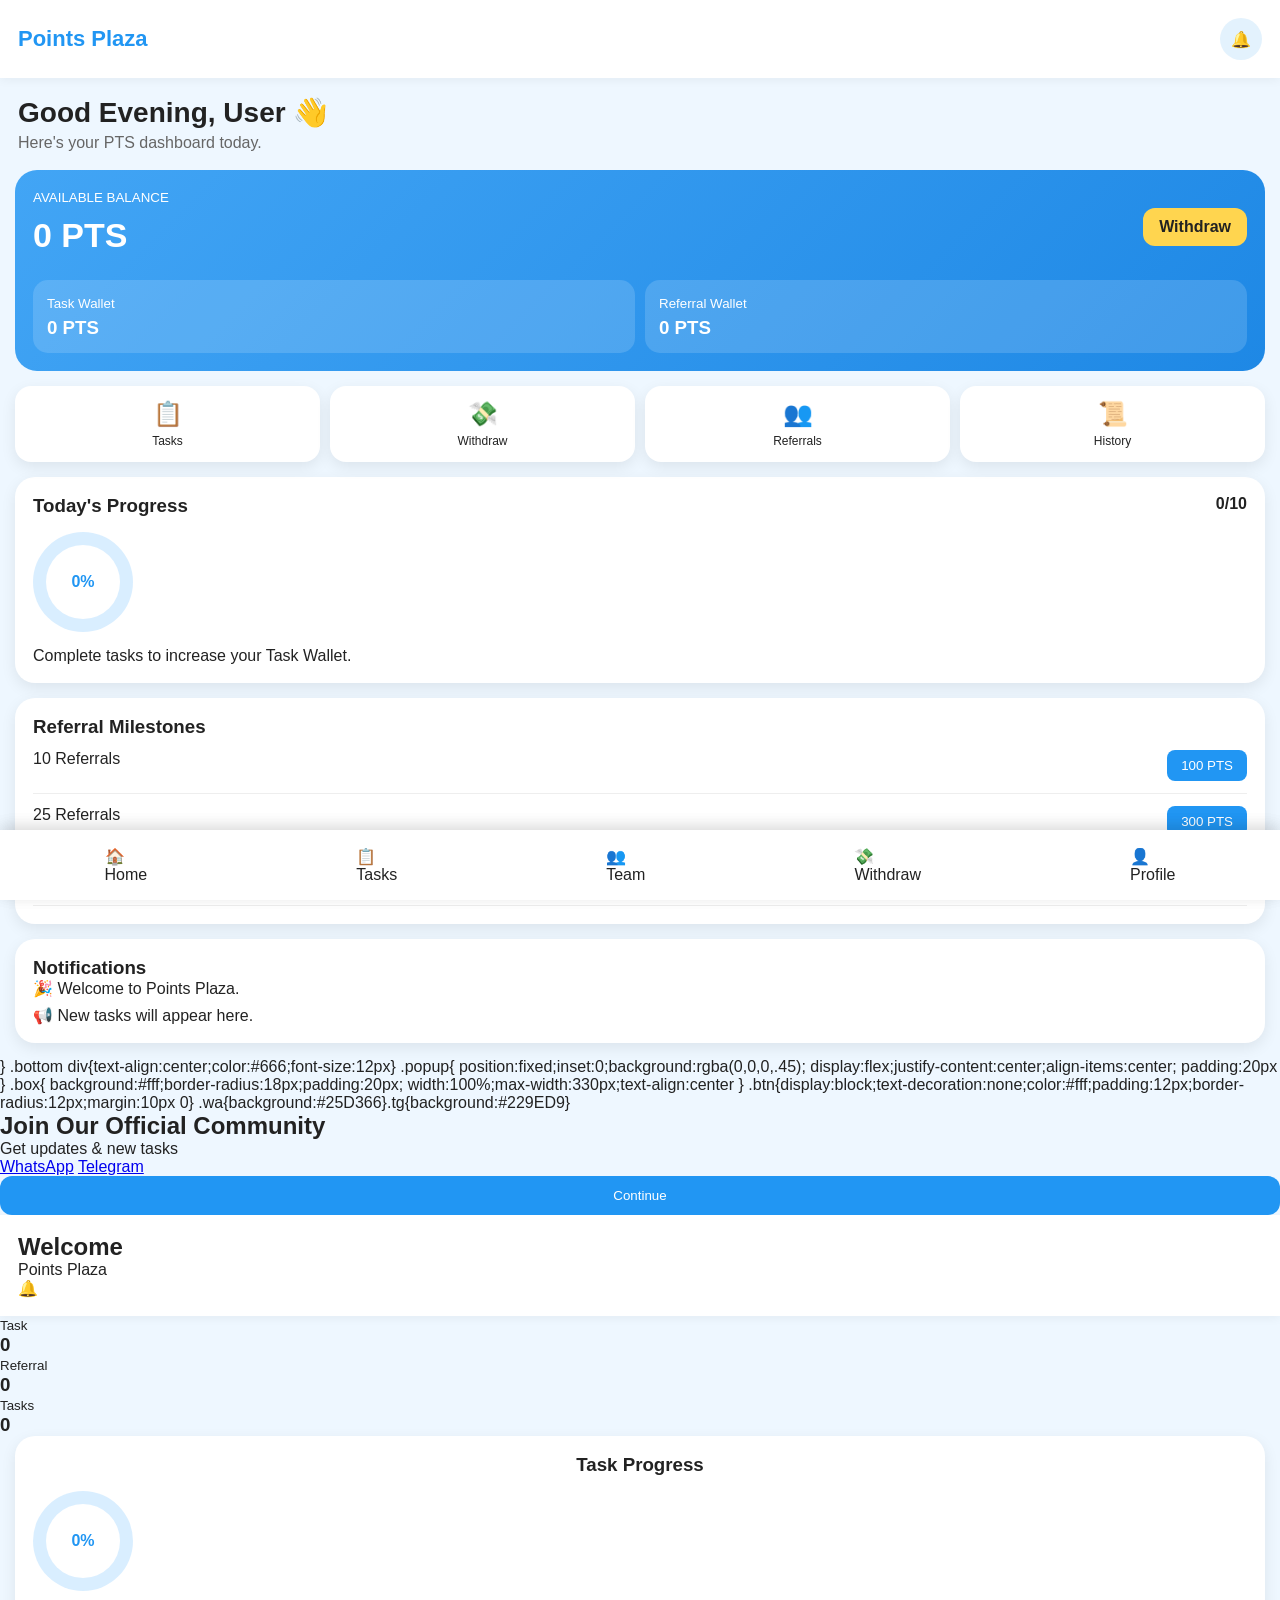
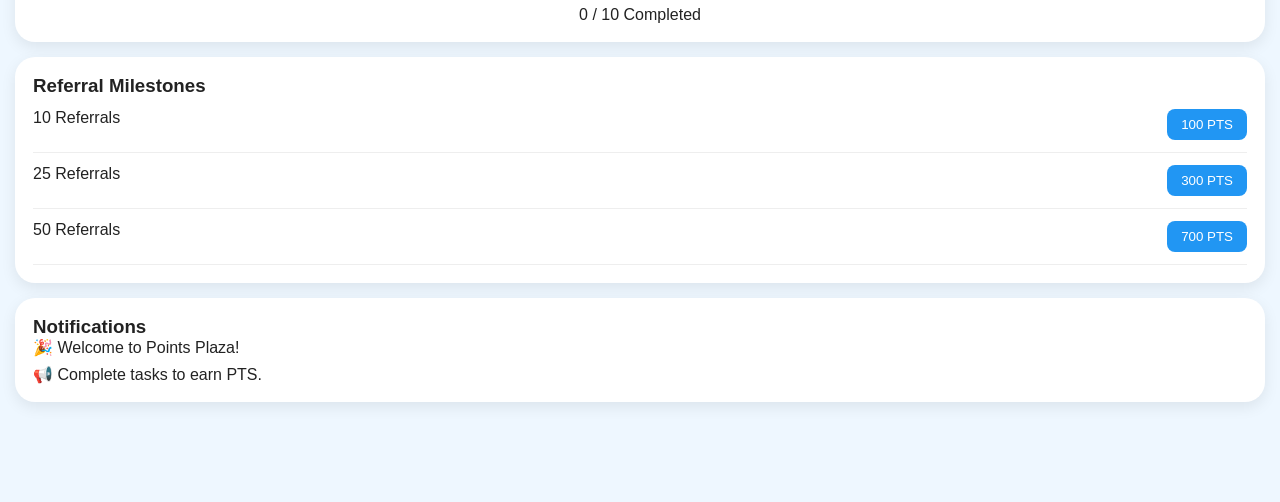
==== dashboard.html @ 8f89c742 "Update dashboard.html" ====
<!DOCTYPE html>
<html>
<head>
<meta charset="UTF-8">
<meta name="viewport" content="width=device-width,initial-scale=1.0">
<title>Points Plaza</title>
<style>
*{margin:0;padding:0;box-sizing:border-box;font-family:Arial}
body{background:#EEF7FF;padding-bottom:85px;color:#222}
.header{background:#fff;padding:18px;display:flex;justify-content:space-between;align-items:center;box-shadow:0 2px 10px rgba(0,0,0,.05)}
.logo{color:#2196F3;font-size:22px;font-weight:bold}
.bell{width:42px;height:42px;border-radius:50%;background:#E3F2FD;display:flex;align-items:center;justify-content:center}
.hero{padding:18px}
.hero h2{font-size:28px}
.hero p{color:#666;margin-top:5px}
.wallet{margin:0 15px;background:linear-gradient(135deg,#42A5F5,#1E88E5);border-radius:22px;color:#fff;padding:18px}
.wallet .top{display:flex;justify-content:space-between;align-items:center}
.withdraw{background:#FFD54F;color:#222;padding:10px 16px;border-radius:12px;font-weight:bold}
.amount{font-size:34px;font-weight:bold;margin:10px 0}
.row{display:grid;grid-template-columns:1fr 1fr;gap:10px;margin-top:15px}
.small{background:rgba(255,255,255,.15);padding:14px;border-radius:15px}
.small h3{margin-top:5px}
.stats{display:grid;grid-template-columns:repeat(4,1fr);gap:10px;padding:15px}
.stat{background:#fff;border-radius:16px;padding:14px;text-align:center;box-shadow:0 5px 15px rgba(0,0,0,.08)}
.stat div{font-size:24px}
.stat p{font-size:12px;margin-top:6px}
.card{background:#fff;margin:0 15px 15px;border-radius:20px;padding:18px;box-shadow:0 5px 15px rgba(0,0,0,.08)}
.head{display:flex;justify-content:space-between}
.circle{width:100px;height:100px;border-radius:50%;background:conic-gradient(#2196F3 0%,#D9EEFF 0%);display:flex;align-items:center;justify-content:center;margin:15px 0}
.inner{width:74px;height:74px;border-radius:50%;background:#fff;display:flex;align-items:center;justify-content:center;font-weight:bold;color:#2196F3}
.mile{display:flex;justify-content:space-between;padding:12px 0;border-bottom:1px solid #eee}
.mile button{background:#2196F3;color:#fff;border:none;padding:8px 14px;border-radius:8px}
.bottom{position:fixed;bottom:0;left:0;right:0;height:70px;background:#fff;display:flex;justify-content:space-around;align-items:center;box-shadow:0 -4px 15px rgba(0,0,0,.08)}
.nav{text-align:center;font-size:11px;color:#666}
.nav div{font-size:22px;margin-bottom:3px}
</style>
</head>
<body>

<div class="header">
  <div class="logo">Points Plaza</div>
  <div class="bell">🔔</div>
</div>

<div class="hero">
  <h2>Good Evening, <span id="user">User</span> 👋</h2>
  <p>Here's your PTS dashboard today.</p>
</div>

<div class="wallet">
  <div class="top">
    <div>
      <small>AVAILABLE BALANCE</small>
      <div class="amount" id="main">0 PTS</div>
    </div>
    <div class="withdraw">Withdraw</div>
  </div>

  <div class="row">
    <div class="small">
      <small>Task Wallet</small>
      <h3 id="task">0 PTS</h3>
    </div>
    <div class="small">
      <small>Referral Wallet</small>
      <h3 id="ref">0 PTS</h3>
    </div>
  </div>
</div>

<div class="stats">
  <div class="stat"><div>📋</div><p>Tasks</p></div>
  <div class="stat"><div>💸</div><p>Withdraw</p></div>
  <div class="stat"><div>👥</div><p>Referrals</p></div>
  <div class="stat"><div>📜</div><p>History</p></div>
</div>

<div class="card">
  <div class="head">
    <h3>Today's Progress</h3>
    <b id="count">0/10</b>
  </div>

  <div class="circle" id="ring">
    <div class="inner"><span id="percent">0%</span></div>
  </div>

  <p>Complete tasks to increase your Task Wallet.</p>
</div>

<div class="card">
  <h3>Referral Milestones</h3>

  <div class="mile">
    <span>10 Referrals</span>
    <button disabled>100 PTS</button>
  </div>

  <div class="mile">
    <span>25 Referrals</span>
    <button disabled>300 PTS</button>
  </div>

  <div class="mile">
    <span>50 Referrals</span>
    <button disabled>700 PTS</button>
  </div>
</div>

<div class="card">
  <h3>Notifications</h3>
  <p>🎉 Welcome to Points Plaza.</p>
  <p style="margin-top:8px">📢 New tasks will appear here.</p>
</div>

<div class="bottom">
  <div class="nav"><div>🏠</div>Home</div>
  <div class="nav"><div>📋</div>Tasks</div>
  <div class="nav"><div>⚡</div>Earn</div>
  <div class="nav"><div>👥</div>Referrals</div>
  <div class="nav"><div>👤</div>Profile</div>
</div>

<script>
const u=JSON.parse(localStorage.getItem("currentUser"))||{
fullname:"User",taskBalance:0,referralBalance:0,completedTasks:0
};

user.innerText=u.fullname;
task.innerText=u.taskBalance+" PTS";
ref.innerText=u.referralBalance+" PTS";

const total=u.taskBalance+u.referralBalance;
main.innerText=total+" PTS";

const totalTasks=10;
const done=u.completedTasks||0;
const pct=Math.round((done/totalTasks)*100);

count.innerText=done+"/"+totalTasks;
percent.innerText=pct+"%";
ring.style.background=`conic-gradient(#2196F3 ${pct}%,#D9EEFF ${pct}%)`;
</script>

</body>
</html>}
.bottom div{text-align:center;color:#666;font-size:12px}
.popup{
position:fixed;inset:0;background:rgba(0,0,0,.45);
display:flex;justify-content:center;align-items:center;
padding:20px
}
.box{
background:#fff;border-radius:18px;padding:20px;
width:100%;max-width:330px;text-align:center
}
.btn{display:block;text-decoration:none;color:#fff;padding:12px;border-radius:12px;margin:10px 0}
.wa{background:#25D366}.tg{background:#229ED9}
</style>
</head>
<body>

<div class="popup" id="popup">
<div class="box">
<h2>Join Our Official Community</h2>
<p>Get updates & new tasks</p>
<a class="btn wa" href="#">WhatsApp</a>
<a class="btn tg" href="#">Telegram</a>
<button onclick="popup.style.display='none'" style="width:100%;padding:12px;border:none;background:#2196F3;color:#fff;border-radius:12px">Continue</button>
</div>
</div>

<div class="header">
<div class="top">
<div>
<h2 id="name">Welcome</h2>
<p>Points Plaza</p>
</div>
<div class="noti">🔔</div>
</div>
</div>

<div class="grid">
<div class="item"><small>Task</small><h3 id="task">0</h3></div>
<div class="item"><small>Referral</small><h3 id="ref">0</h3></div>
<div class="item"><small>Tasks</small><h3 id="done">0</h3></div>
</div>

<div class="card">
<h3 style="text-align:center;margin-bottom:15px">Task Progress</h3>

<div class="circle" id="circle">
<div class="inner"><span id="per">0%</span></div>
</div>

<p style="text-align:center;margin-top:12px">
<span id="completed">0</span> / <span id="total">10</span> Completed
</p>
</div>

<div class="card">
<h3>Referral Milestones</h3>

<div class="mile">
<span>10 Referrals</span>
<button disabled>100 PTS</button>
</div>

<div class="mile">
<span>25 Referrals</span>
<button disabled>300 PTS</button>
</div>

<div class="mile">
<span>50 Referrals</span>
<button disabled>700 PTS</button>
</div>
</div>

<div class="card">
<h3>Notifications</h3>
<p>🎉 Welcome to Points Plaza!</p>
<p style="margin-top:8px">📢 Complete tasks to earn PTS.</p>
</div>

<div class="bottom">
<div>🏠<br>Home</div>
<div>📋<br>Tasks</div>
<div>👥<br>Team</div>
<div>💸<br>Withdraw</div>
<div>👤<br>Profile</div>
</div>

<script>
let u=JSON.parse(localStorage.getItem("currentUser"));
if(u){
name.innerHTML="Hi, "+u.fullname;
task.innerHTML=u.taskBalance+" PTS";
ref.innerHTML=u.referralBalance+" PTS";
done.innerHTML=u.completedTasks||0;
completed.innerHTML=u.completedTasks||0;

let totalTasks=10;
let percent=Math.round(((u.completedTasks||0)/totalTasks)*100);
per.innerHTML=percent+"%";
circle.style.background=`conic-gradient(#2196F3 ${percent}%,#D9EEFF ${percent}%)`;
}
</script>

</body>
</html>
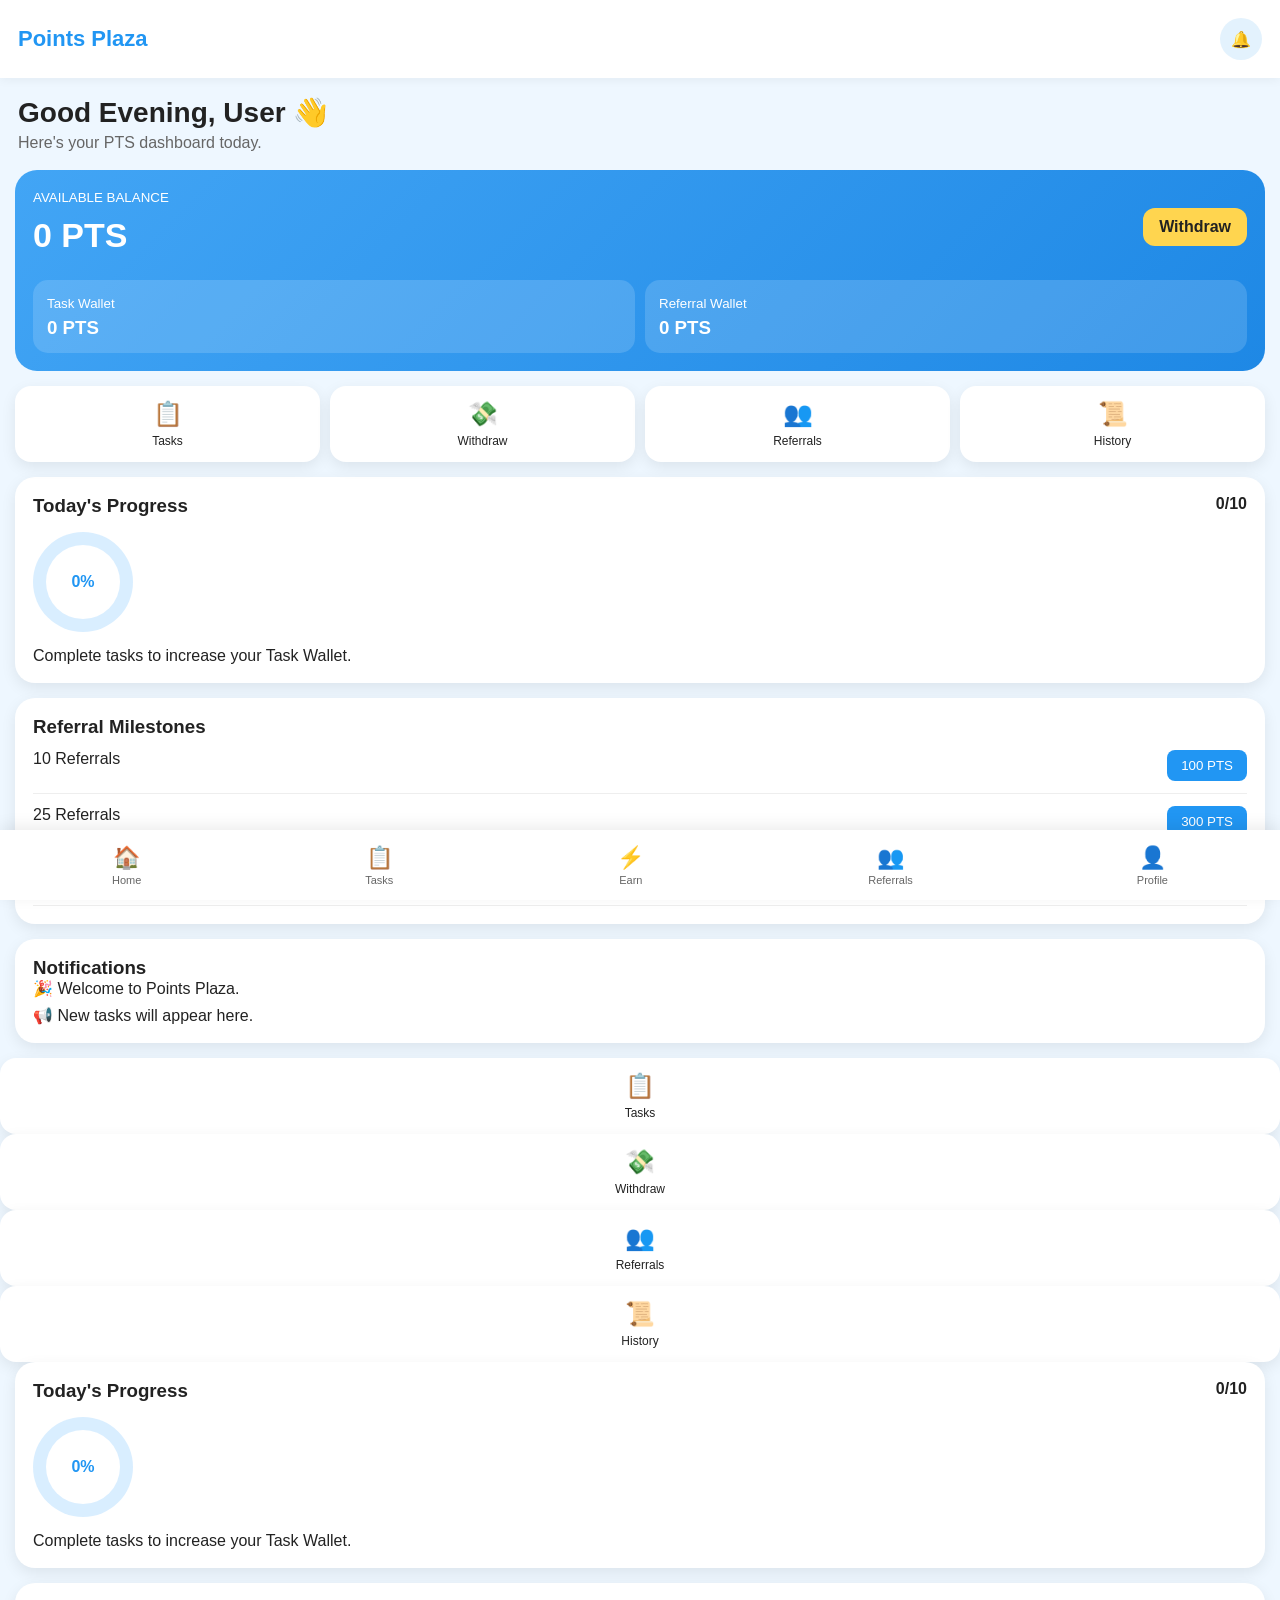
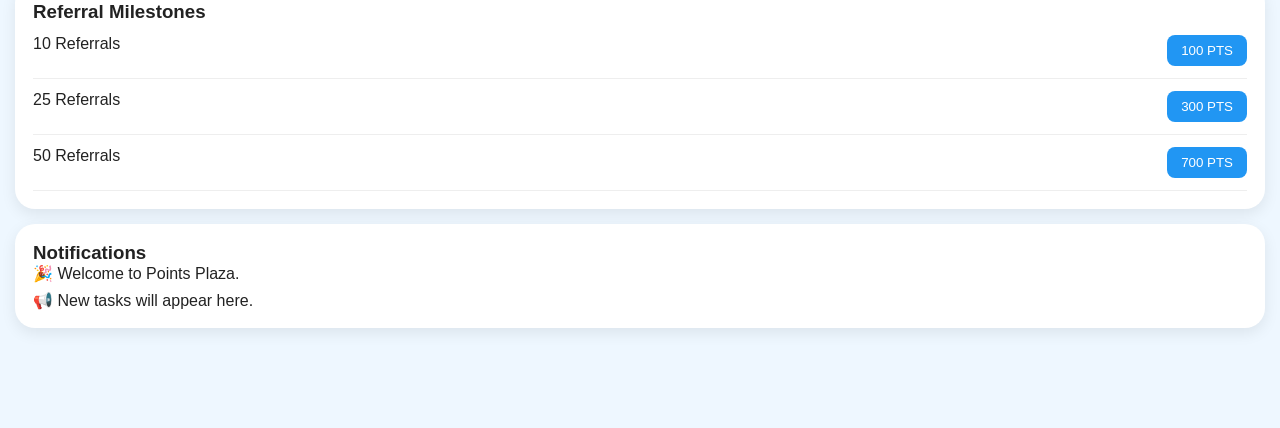
==== commit 632e390e: "Update dashboard.html" ====
--- a/dashboard.html
+++ b/dashboard.html
@@ -143,109 +143,47 @@
 </script>
 
 </body>
-</html>}
-.bottom div{text-align:center;color:#666;font-size:12px}
-.popup{
-position:fixed;inset:0;background:rgba(0,0,0,.45);
-display:flex;justify-content:center;align-items:center;
-padding:20px
-}
-.box{
-background:#fff;border-radius:18px;padding:20px;
-width:100%;max-width:330px;text-align:center
-}
-.btn{display:block;text-decoration:none;color:#fff;padding:12px;border-radius:12px;margin:10px 0}
-.wa{background:#25D366}.tg{background:#229ED9}
-</style>
-</head>
-<body>
-
-<div class="popup" id="popup">
-<div class="box">
-<h2>Join Our Official Community</h2>
-<p>Get updates & new tasks</p>
-<a class="btn wa" href="#">WhatsApp</a>
-<a class="btn tg" href="#">Telegram</a>
-<button onclick="popup.style.display='none'" style="width:100%;padding:12px;border:none;background:#2196F3;color:#fff;border-radius:12px">Continue</button>
-</div>
-</div>
-
-<div class="header">
-<div class="top">
-<div>
-<h2 id="name">Welcome</h2>
-<p>Points Plaza</p>
-</div>
-<div class="noti">🔔</div>
-</div>
-</div>
-
-<div class="grid">
-<div class="item"><small>Task</small><h3 id="task">0</h3></div>
-<div class="item"><small>Referral</small><h3 id="ref">0</h3></div>
-<div class="item"><small>Tasks</small><h3 id="done">0</h3></div>
+</html>  <div class="stat"><div>📋</div><p>Tasks</p></div>
+  <div class="stat"><div>💸</div><p>Withdraw</p></div>
+  <div class="stat"><div>👥</div><p>Referrals</p></div>
+  <div class="stat"><div>📜</div><p>History</p></div>
 </div>
 
 <div class="card">
-<h3 style="text-align:center;margin-bottom:15px">Task Progress</h3>
+  <div class="head">
+    <h3>Today's Progress</h3>
+    <b id="count">0/10</b>
+  </div>
 
-<div class="circle" id="circle">
-<div class="inner"><span id="per">0%</span></div>
-</div>
+  <div class="circle" id="ring">
+    <div class="inner"><span id="percent">0%</span></div>
+  </div>
 
-<p style="text-align:center;margin-top:12px">
-<span id="completed">0</span> / <span id="total">10</span> Completed
-</p>
+  <p>Complete tasks to increase your Task Wallet.</p>
 </div>
 
 <div class="card">
-<h3>Referral Milestones</h3>
+  <h3>Referral Milestones</h3>
 
-<div class="mile">
-<span>10 Referrals</span>
-<button disabled>100 PTS</button>
-</div>
+  <div class="mile">
+    <span>10 Referrals</span>
+    <button disabled>100 PTS</button>
+  </div>
 
-<div class="mile">
-<span>25 Referrals</span>
-<button disabled>300 PTS</button>
-</div>
+  <div class="mile">
+    <span>25 Referrals</span>
+    <button disabled>300 PTS</button>
+  </div>
 
-<div class="mile">
-<span>50 Referrals</span>
-<button disabled>700 PTS</button>
-</div>
+  <div class="mile">
+    <span>50 Referrals</span>
+    <button disabled>700 PTS</button>
+  </div>
 </div>
 
 <div class="card">
-<h3>Notifications</h3>
-<p>🎉 Welcome to Points Plaza!</p>
-<p style="margin-top:8px">📢 Complete tasks to earn PTS.</p>
+  <h3>Notifications</h3>
+  <p>🎉 Welcome to Points Plaza.</p>
+  <p style="margin-top:8px">📢 New tasks will appear here.</p>
 </div>
-
-<div class="bottom">
-<div>🏠<br>Home</div>
-<div>📋<br>Tasks</div>
-<div>👥<br>Team</div>
-<div>💸<br>Withdraw</div>
-<div>👤<br>Profile</div>
-</div>
-
-<script>
-let u=JSON.parse(localStorage.getItem("currentUser"));
-if(u){
-name.innerHTML="Hi, "+u.fullname;
-task.innerHTML=u.taskBalance+" PTS";
-ref.innerHTML=u.referralBalance+" PTS";
-done.innerHTML=u.completedTasks||0;
-completed.innerHTML=u.completedTasks||0;
-
-let totalTasks=10;
-let percent=Math.round(((u.completedTasks||0)/totalTasks)*100);
-per.innerHTML=percent+"%";
-circle.style.background=`conic-gradient(#2196F3 ${percent}%,#D9EEFF ${percent}%)`;
-}
-</script>
-
-</body>
 </html>
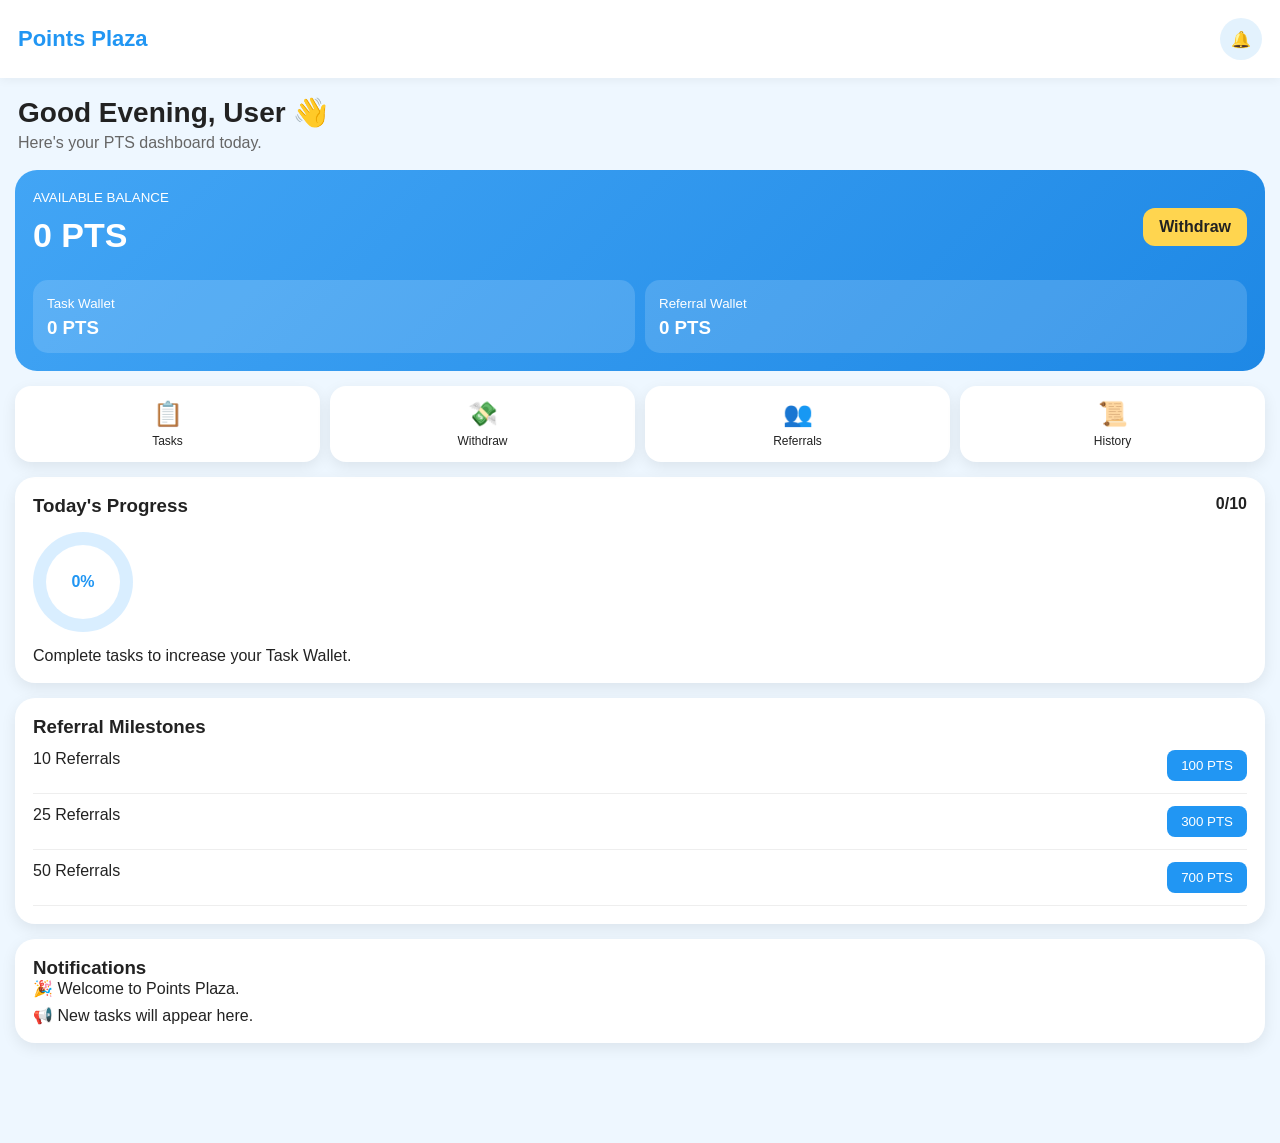
==== commit 86e88247: "Update dashboard.html" ====
--- a/dashboard.html
+++ b/dashboard.html
@@ -112,78 +112,4 @@
   <p>🎉 Welcome to Points Plaza.</p>
   <p style="margin-top:8px">📢 New tasks will appear here.</p>
 </div>
-
-<div class="bottom">
-  <div class="nav"><div>🏠</div>Home</div>
-  <div class="nav"><div>📋</div>Tasks</div>
-  <div class="nav"><div>⚡</div>Earn</div>
-  <div class="nav"><div>👥</div>Referrals</div>
-  <div class="nav"><div>👤</div>Profile</div>
-</div>
-
-<script>
-const u=JSON.parse(localStorage.getItem("currentUser"))||{
-fullname:"User",taskBalance:0,referralBalance:0,completedTasks:0
-};
-
-user.innerText=u.fullname;
-task.innerText=u.taskBalance+" PTS";
-ref.innerText=u.referralBalance+" PTS";
-
-const total=u.taskBalance+u.referralBalance;
-main.innerText=total+" PTS";
-
-const totalTasks=10;
-const done=u.completedTasks||0;
-const pct=Math.round((done/totalTasks)*100);
-
-count.innerText=done+"/"+totalTasks;
-percent.innerText=pct+"%";
-ring.style.background=`conic-gradient(#2196F3 ${pct}%,#D9EEFF ${pct}%)`;
-</script>
-
-</body>
-</html>  <div class="stat"><div>📋</div><p>Tasks</p></div>
-  <div class="stat"><div>💸</div><p>Withdraw</p></div>
-  <div class="stat"><div>👥</div><p>Referrals</p></div>
-  <div class="stat"><div>📜</div><p>History</p></div>
-</div>
-
-<div class="card">
-  <div class="head">
-    <h3>Today's Progress</h3>
-    <b id="count">0/10</b>
-  </div>
-
-  <div class="circle" id="ring">
-    <div class="inner"><span id="percent">0%</span></div>
-  </div>
-
-  <p>Complete tasks to increase your Task Wallet.</p>
-</div>
-
-<div class="card">
-  <h3>Referral Milestones</h3>
-
-  <div class="mile">
-    <span>10 Referrals</span>
-    <button disabled>100 PTS</button>
-  </div>
-
-  <div class="mile">
-    <span>25 Referrals</span>
-    <button disabled>300 PTS</button>
-  </div>
-
-  <div class="mile">
-    <span>50 Referrals</span>
-    <button disabled>700 PTS</button>
-  </div>
-</div>
-
-<div class="card">
-  <h3>Notifications</h3>
-  <p>🎉 Welcome to Points Plaza.</p>
-  <p style="margin-top:8px">📢 New tasks will appear here.</p>
-</div>
 </html>
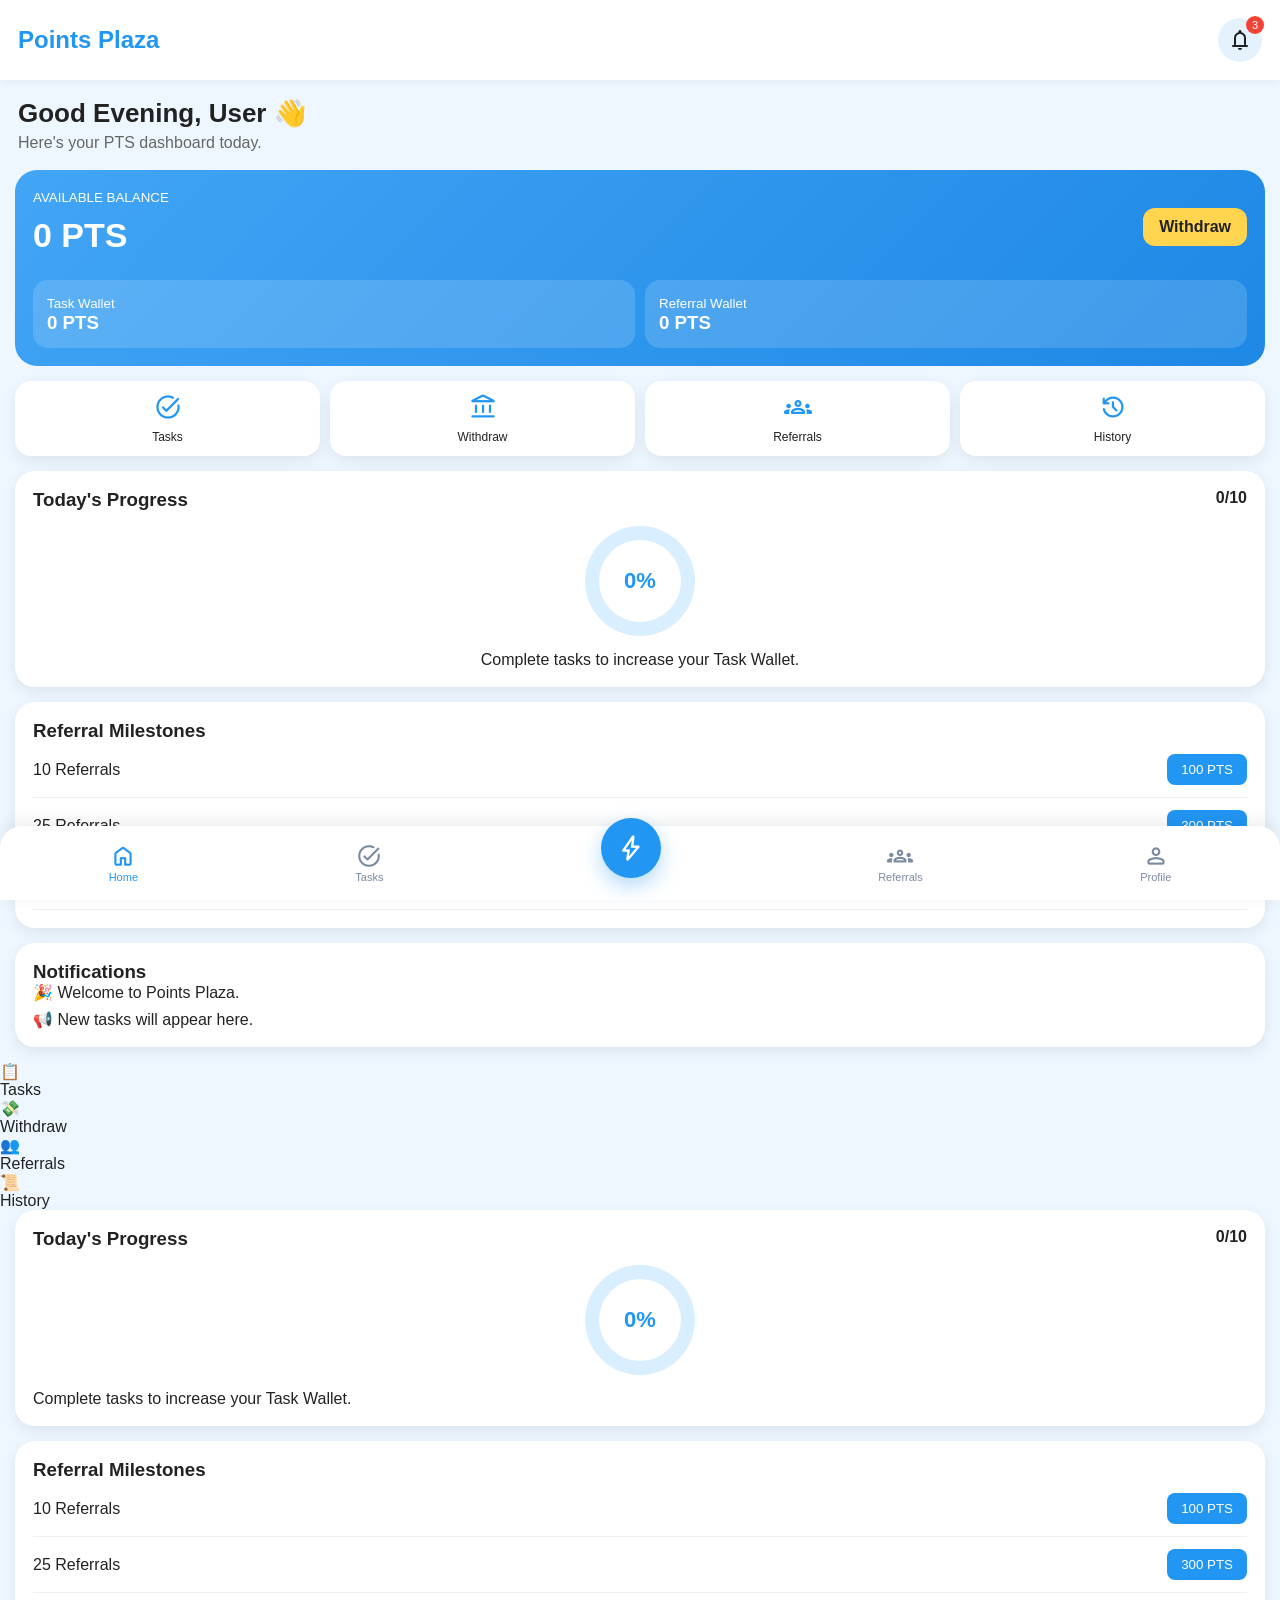
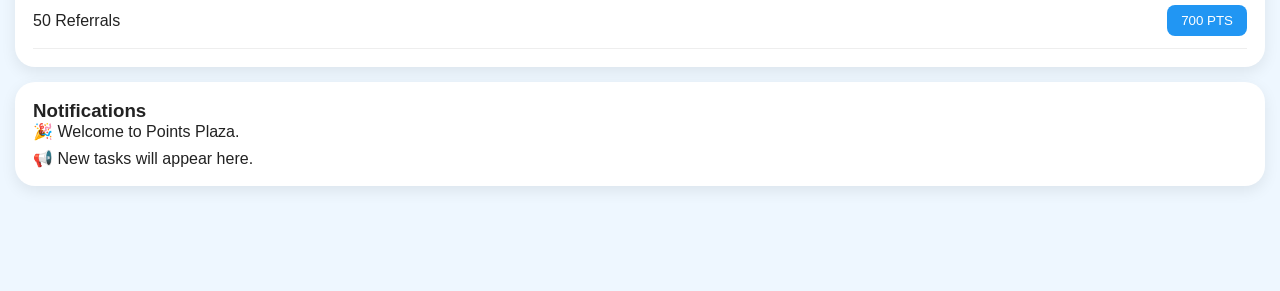
==== commit 88aa813c: "Update dashboard.html" ====
--- a/dashboard.html
+++ b/dashboard.html
@@ -4,67 +4,158 @@
 <meta charset="UTF-8">
 <meta name="viewport" content="width=device-width,initial-scale=1.0">
 <title>Points Plaza</title>
+
+<link href="https://fonts.googleapis.com/css2?family=Material+Symbols+Rounded" rel="stylesheet">
+
 <style>
 *{margin:0;padding:0;box-sizing:border-box;font-family:Arial}
-body{background:#EEF7FF;padding-bottom:85px;color:#222}
+body{background:#EEF7FF;padding-bottom:90px;color:#222}
 .header{background:#fff;padding:18px;display:flex;justify-content:space-between;align-items:center;box-shadow:0 2px 10px rgba(0,0,0,.05)}
-.logo{color:#2196F3;font-size:22px;font-weight:bold}
-.bell{width:42px;height:42px;border-radius:50%;background:#E3F2FD;display:flex;align-items:center;justify-content:center}
+.logo{font-size:24px;font-weight:bold;color:#2196F3}
+.bell{position:relative;width:44px;height:44px;border-radius:50%;background:#E3F2FD;display:flex;align-items:center;justify-content:center}
+.badge{position:absolute;top:-2px;right:-2px;background:#F44336;color:#fff;width:18px;height:18px;border-radius:50%;font-size:11px;display:flex;align-items:center;justify-content:center}
 .hero{padding:18px}
-.hero h2{font-size:28px}
+.hero h2{font-size:26px}
 .hero p{color:#666;margin-top:5px}
 .wallet{margin:0 15px;background:linear-gradient(135deg,#42A5F5,#1E88E5);border-radius:22px;color:#fff;padding:18px}
-.wallet .top{display:flex;justify-content:space-between;align-items:center}
+.walletTop{display:flex;justify-content:space-between;align-items:center}
 .withdraw{background:#FFD54F;color:#222;padding:10px 16px;border-radius:12px;font-weight:bold}
 .amount{font-size:34px;font-weight:bold;margin:10px 0}
 .row{display:grid;grid-template-columns:1fr 1fr;gap:10px;margin-top:15px}
 .small{background:rgba(255,255,255,.15);padding:14px;border-radius:15px}
-.small h3{margin-top:5px}
-.stats{display:grid;grid-template-columns:repeat(4,1fr);gap:10px;padding:15px}
-.stat{background:#fff;border-radius:16px;padding:14px;text-align:center;box-shadow:0 5px 15px rgba(0,0,0,.08)}
-.stat div{font-size:24px}
-.stat p{font-size:12px;margin-top:6px}
+.quick{display:grid;grid-template-columns:repeat(4,1fr);gap:10px;padding:15px}
+.q{background:#fff;border-radius:16px;padding:12px;text-align:center;box-shadow:0 5px 15px rgba(0,0,0,.08)}
+.q span{font-size:28px;color:#2196F3}
+.q p{font-size:12px;margin-top:5px}
 .card{background:#fff;margin:0 15px 15px;border-radius:20px;padding:18px;box-shadow:0 5px 15px rgba(0,0,0,.08)}
 .head{display:flex;justify-content:space-between}
-.circle{width:100px;height:100px;border-radius:50%;background:conic-gradient(#2196F3 0%,#D9EEFF 0%);display:flex;align-items:center;justify-content:center;margin:15px 0}
-.inner{width:74px;height:74px;border-radius:50%;background:#fff;display:flex;align-items:center;justify-content:center;font-weight:bold;color:#2196F3}
-.mile{display:flex;justify-content:space-between;padding:12px 0;border-bottom:1px solid #eee}
+.circle{width:110px;height:110px;border-radius:50%;background:conic-gradient(#2196F3 0%,#D9EEFF 0%);display:flex;align-items:center;justify-content:center;margin:15px auto}
+.inner{width:82px;height:82px;border-radius:50%;background:#fff;display:flex;align-items:center;justify-content:center;font-size:22px;font-weight:bold;color:#2196F3}
+.mile{display:flex;justify-content:space-between;align-items:center;padding:12px 0;border-bottom:1px solid #eee}
 .mile button{background:#2196F3;color:#fff;border:none;padding:8px 14px;border-radius:8px}
-.bottom{position:fixed;bottom:0;left:0;right:0;height:70px;background:#fff;display:flex;justify-content:space-around;align-items:center;box-shadow:0 -4px 15px rgba(0,0,0,.08)}
-.nav{text-align:center;font-size:11px;color:#666}
-.nav div{font-size:22px;margin-bottom:3px}
+.bottom{position:fixed;bottom:0;left:0;right:0;height:74px;background:#fff;border-radius:22px 22px 0 0;display:flex;justify-content:space-around;align-items:center;box-shadow:0 -4px 18px rgba(0,0,0,.08)}
+.nav{text-align:center;color:#7B8AA0;font-size:11px}
+.nav span{font-size:26px}
+.active{color:#2196F3}
+.earnBtn{width:60px;height:60px;background:#2196F3;border-radius:50%;display:flex;align-items:center;justify-content:center;margin-top:-30px;box-shadow:0 8px 20px rgba(33,150,243,.35);color:#fff}
+.earnBtn span{font-size:30px}
 </style>
 </head>
 <body>
 
 <div class="header">
-  <div class="logo">Points Plaza</div>
-  <div class="bell">🔔</div>
+<div class="logo">Points Plaza</div>
+<div class="bell">
+<span class="material-symbols-rounded">notifications</span>
+<div class="badge">3</div>
+</div>
 </div>
 
 <div class="hero">
-  <h2>Good Evening, <span id="user">User</span> 👋</h2>
-  <p>Here's your PTS dashboard today.</p>
+<h2>Good Evening, <span id="user">User</span> 👋</h2>
+<p>Here's your PTS dashboard today.</p>
 </div>
 
 <div class="wallet">
-  <div class="top">
-    <div>
-      <small>AVAILABLE BALANCE</small>
-      <div class="amount" id="main">0 PTS</div>
-    </div>
-    <div class="withdraw">Withdraw</div>
-  </div>
-
-  <div class="row">
-    <div class="small">
-      <small>Task Wallet</small>
-      <h3 id="task">0 PTS</h3>
-    </div>
-    <div class="small">
-      <small>Referral Wallet</small>
-      <h3 id="ref">0 PTS</h3>
-    </div>
+<div class="walletTop">
+<div>
+<small>AVAILABLE BALANCE</small>
+<div class="amount" id="main">0 PTS</div>
+</div>
+<div class="withdraw">Withdraw</div>
+</div>
+
+<div class="row">
+<div class="small">
+<small>Task Wallet</small>
+<h3 id="task">0 PTS</h3>
+</div>
+<div class="small">
+<small>Referral Wallet</small>
+<h3 id="ref">0 PTS</h3>
+</div>
+</div>
+</div>
+
+<div class="quick">
+<div class="q"><span class="material-symbols-rounded">task_alt</span><p>Tasks</p></div>
+<div class="q"><span class="material-symbols-rounded">account_balance</span><p>Withdraw</p></div>
+<div class="q"><span class="material-symbols-rounded">groups</span><p>Referrals</p></div>
+<div class="q"><span class="material-symbols-rounded">history</span><p>History</p></div>
+</div>
+
+<div class="card">
+<div class="head">
+<h3>Today's Progress</h3>
+<b id="count">0/10</b>
+</div>
+
+<div class="circle" id="ring">
+<div class="inner" id="percent">0%</div>
+</div>
+
+<p style="text-align:center">Complete tasks to increase your Task Wallet.</p>
+</div>
+
+<div class="card">
+<h3>Referral Milestones</h3>
+
+<div class="mile"><span>10 Referrals</span><button disabled>100 PTS</button></div>
+<div class="mile"><span>25 Referrals</span><button disabled>300 PTS</button></div>
+<div class="mile"><span>50 Referrals</span><button disabled>700 PTS</button></div>
+</div>
+
+<div class="card">
+<h3>Notifications</h3>
+<p>🎉 Welcome to Points Plaza.</p>
+<p style="margin-top:8px">📢 New tasks will appear here.</p>
+</div>
+
+<div class="bottom">
+<div class="nav active">
+<span class="material-symbols-rounded">home</span>
+<p>Home</p>
+</div>
+
+<div class="nav">
+<span class="material-symbols-rounded">task_alt</span>
+<p>Tasks</p>
+</div>
+
+<div class="earnBtn">
+<span class="material-symbols-rounded">bolt</span>
+</div>
+
+<div class="nav">
+<span class="material-symbols-rounded">groups</span>
+<p>Referrals</p>
+</div>
+
+<div class="nav">
+<span class="material-symbols-rounded">person</span>
+<p>Profile</p>
+</div>
+</div>
+
+<script>
+const u=JSON.parse(localStorage.getItem("currentUser"))||{fullname:"User",taskBalance:0,referralBalance:0,completedTasks:0};
+
+document.getElementById("user").innerText=u.fullname;
+document.getElementById("task").innerText=u.taskBalance+" PTS";
+document.getElementById("ref").innerText=u.referralBalance+" PTS";
+document.getElementById("main").innerText=(u.taskBalance+u.referralBalance)+" PTS";
+
+let total=10;
+let done=u.completedTasks||0;
+let pct=Math.round(done/total*100);
+
+document.getElementById("count").innerText=done+"/"+total;
+document.getElementById("percent").innerText=pct+"%";
+document.getElementById("ring").style.background=`conic-gradient(#2196F3 ${pct}%,#D9EEFF ${pct}%)`;
+</script>
+
+</body>
+  </html>    </div>
   </div>
 </div>
 
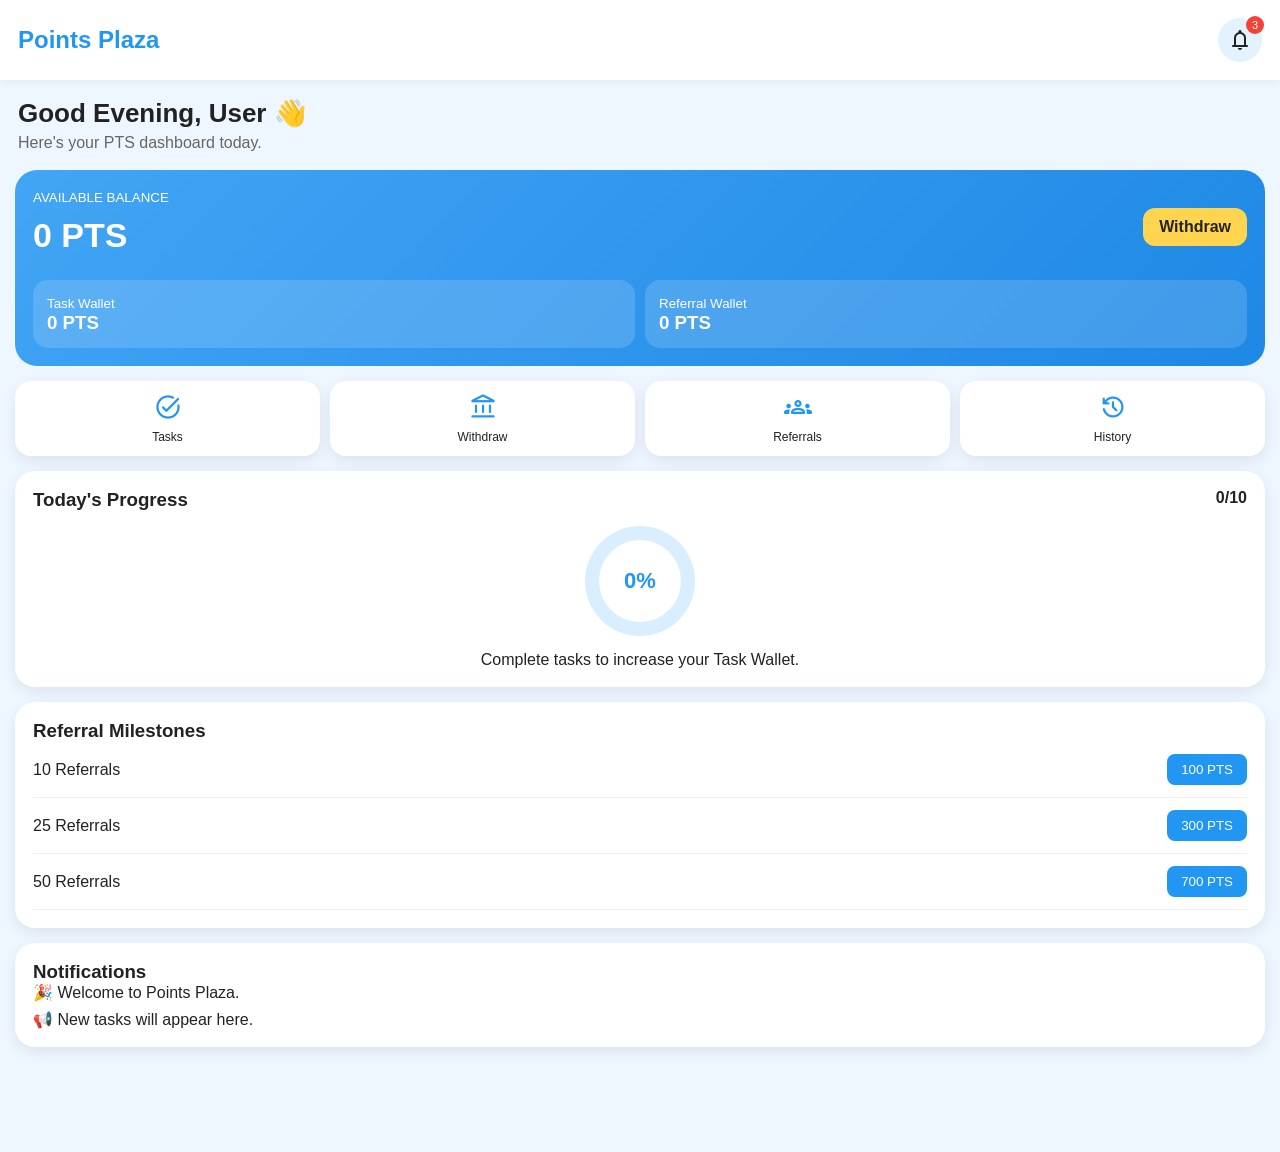
==== commit 54da2352: "Update dashboard.html" ====
--- a/dashboard.html
+++ b/dashboard.html
@@ -110,97 +110,4 @@
 <p>🎉 Welcome to Points Plaza.</p>
 <p style="margin-top:8px">📢 New tasks will appear here.</p>
 </div>
-
-<div class="bottom">
-<div class="nav active">
-<span class="material-symbols-rounded">home</span>
-<p>Home</p>
-</div>
-
-<div class="nav">
-<span class="material-symbols-rounded">task_alt</span>
-<p>Tasks</p>
-</div>
-
-<div class="earnBtn">
-<span class="material-symbols-rounded">bolt</span>
-</div>
-
-<div class="nav">
-<span class="material-symbols-rounded">groups</span>
-<p>Referrals</p>
-</div>
-
-<div class="nav">
-<span class="material-symbols-rounded">person</span>
-<p>Profile</p>
-</div>
-</div>
-
-<script>
-const u=JSON.parse(localStorage.getItem("currentUser"))||{fullname:"User",taskBalance:0,referralBalance:0,completedTasks:0};
-
-document.getElementById("user").innerText=u.fullname;
-document.getElementById("task").innerText=u.taskBalance+" PTS";
-document.getElementById("ref").innerText=u.referralBalance+" PTS";
-document.getElementById("main").innerText=(u.taskBalance+u.referralBalance)+" PTS";
-
-let total=10;
-let done=u.completedTasks||0;
-let pct=Math.round(done/total*100);
-
-document.getElementById("count").innerText=done+"/"+total;
-document.getElementById("percent").innerText=pct+"%";
-document.getElementById("ring").style.background=`conic-gradient(#2196F3 ${pct}%,#D9EEFF ${pct}%)`;
-</script>
-
-</body>
-  </html>    </div>
-  </div>
-</div>
-
-<div class="stats">
-  <div class="stat"><div>📋</div><p>Tasks</p></div>
-  <div class="stat"><div>💸</div><p>Withdraw</p></div>
-  <div class="stat"><div>👥</div><p>Referrals</p></div>
-  <div class="stat"><div>📜</div><p>History</p></div>
-</div>
-
-<div class="card">
-  <div class="head">
-    <h3>Today's Progress</h3>
-    <b id="count">0/10</b>
-  </div>
-
-  <div class="circle" id="ring">
-    <div class="inner"><span id="percent">0%</span></div>
-  </div>
-
-  <p>Complete tasks to increase your Task Wallet.</p>
-</div>
-
-<div class="card">
-  <h3>Referral Milestones</h3>
-
-  <div class="mile">
-    <span>10 Referrals</span>
-    <button disabled>100 PTS</button>
-  </div>
-
-  <div class="mile">
-    <span>25 Referrals</span>
-    <button disabled>300 PTS</button>
-  </div>
-
-  <div class="mile">
-    <span>50 Referrals</span>
-    <button disabled>700 PTS</button>
-  </div>
-</div>
-
-<div class="card">
-  <h3>Notifications</h3>
-  <p>🎉 Welcome to Points Plaza.</p>
-  <p style="margin-top:8px">📢 New tasks will appear here.</p>
-</div>
 </html>
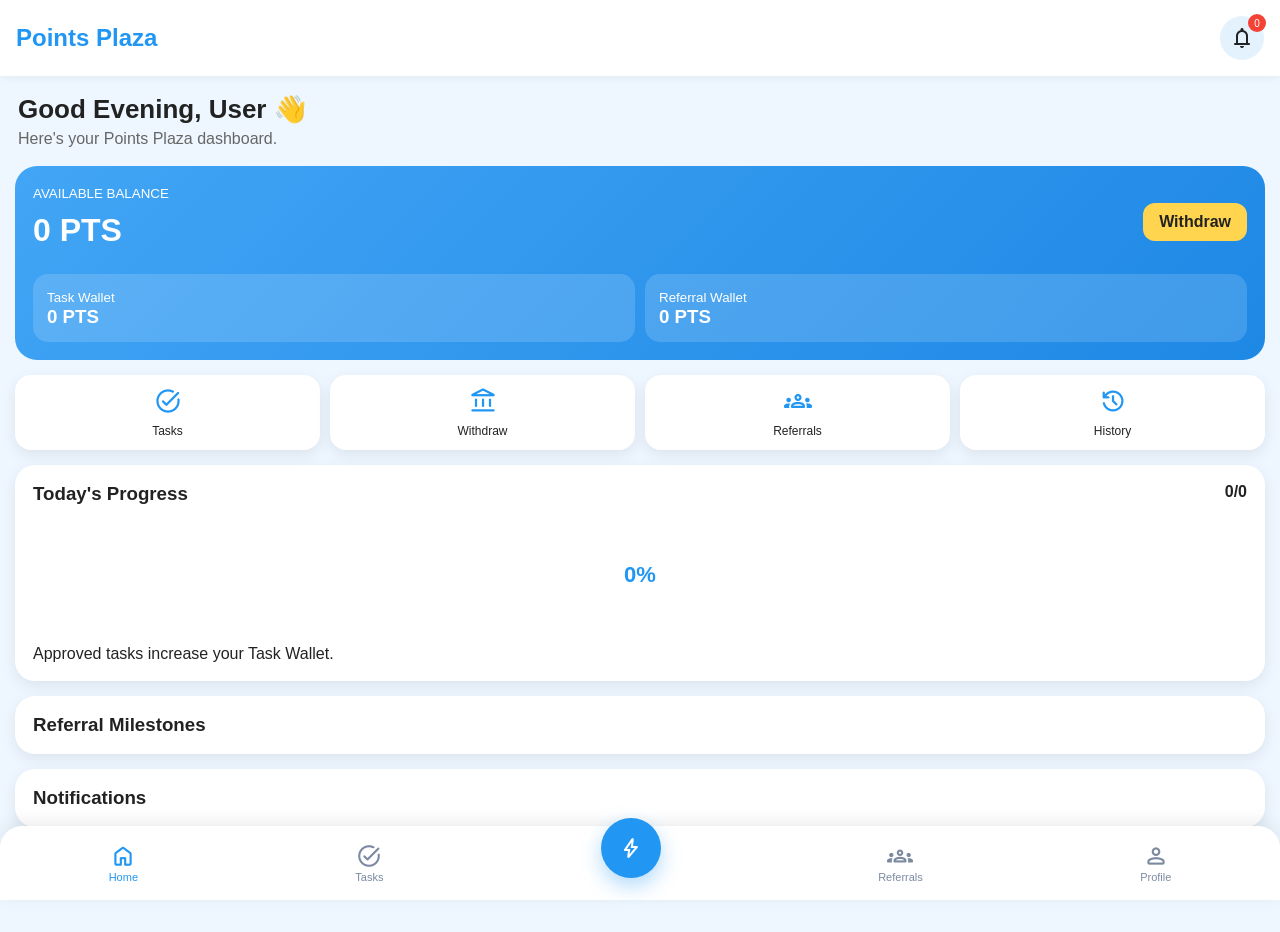
==== commit 809d0f8c: "Update dashboard.html" ====
--- a/dashboard.html
+++ b/dashboard.html
@@ -1,26 +1,26 @@
 <!DOCTYPE html>
-<html>
+<html lang="en">
 <head>
 <meta charset="UTF-8">
-<meta name="viewport" content="width=device-width,initial-scale=1.0">
+<meta name="viewport" content="width=device-width, initial-scale=1.0">
 <title>Points Plaza</title>
 
 <link href="https://fonts.googleapis.com/css2?family=Material+Symbols+Rounded" rel="stylesheet">
 
 <style>
-*{margin:0;padding:0;box-sizing:border-box;font-family:Arial}
+*{margin:0;padding:0;box-sizing:border-box;font-family:Arial,sans-serif}
 body{background:#EEF7FF;padding-bottom:90px;color:#222}
-.header{background:#fff;padding:18px;display:flex;justify-content:space-between;align-items:center;box-shadow:0 2px 10px rgba(0,0,0,.05)}
+.header{background:#fff;padding:16px;display:flex;justify-content:space-between;align-items:center;box-shadow:0 2px 10px rgba(0,0,0,.05)}
 .logo{font-size:24px;font-weight:bold;color:#2196F3}
-.bell{position:relative;width:44px;height:44px;border-radius:50%;background:#E3F2FD;display:flex;align-items:center;justify-content:center}
-.badge{position:absolute;top:-2px;right:-2px;background:#F44336;color:#fff;width:18px;height:18px;border-radius:50%;font-size:11px;display:flex;align-items:center;justify-content:center}
+.bell{position:relative;background:#E3F2FD;width:44px;height:44px;border-radius:50%;display:flex;align-items:center;justify-content:center}
+.badge{position:absolute;top:-2px;right:-2px;background:#F44336;color:#fff;font-size:10px;width:18px;height:18px;border-radius:50%;display:flex;align-items:center;justify-content:center}
 .hero{padding:18px}
 .hero h2{font-size:26px}
 .hero p{color:#666;margin-top:5px}
 .wallet{margin:0 15px;background:linear-gradient(135deg,#42A5F5,#1E88E5);border-radius:22px;color:#fff;padding:18px}
 .walletTop{display:flex;justify-content:space-between;align-items:center}
 .withdraw{background:#FFD54F;color:#222;padding:10px 16px;border-radius:12px;font-weight:bold}
-.amount{font-size:34px;font-weight:bold;margin:10px 0}
+.amount{font-size:32px;font-weight:bold;margin:10px 0}
 .row{display:grid;grid-template-columns:1fr 1fr;gap:10px;margin-top:15px}
 .small{background:rgba(255,255,255,.15);padding:14px;border-radius:15px}
 .quick{display:grid;grid-template-columns:repeat(4,1fr);gap:10px;padding:15px}
@@ -29,85 +29,191 @@
 .q p{font-size:12px;margin-top:5px}
 .card{background:#fff;margin:0 15px 15px;border-radius:20px;padding:18px;box-shadow:0 5px 15px rgba(0,0,0,.08)}
 .head{display:flex;justify-content:space-between}
-.circle{width:110px;height:110px;border-radius:50%;background:conic-gradient(#2196F3 0%,#D9EEFF 0%);display:flex;align-items:center;justify-content:center;margin:15px auto}
+.circle{width:110px;height:110px;border-radius:50%;display:flex;align-items:center;justify-content:center;margin:15px auto}
 .inner{width:82px;height:82px;border-radius:50%;background:#fff;display:flex;align-items:center;justify-content:center;font-size:22px;font-weight:bold;color:#2196F3}
 .mile{display:flex;justify-content:space-between;align-items:center;padding:12px 0;border-bottom:1px solid #eee}
 .mile button{background:#2196F3;color:#fff;border:none;padding:8px 14px;border-radius:8px}
+.note{padding:10px 0;border-bottom:1px solid #eee;color:#555}
 .bottom{position:fixed;bottom:0;left:0;right:0;height:74px;background:#fff;border-radius:22px 22px 0 0;display:flex;justify-content:space-around;align-items:center;box-shadow:0 -4px 18px rgba(0,0,0,.08)}
 .nav{text-align:center;color:#7B8AA0;font-size:11px}
 .nav span{font-size:26px}
 .active{color:#2196F3}
 .earnBtn{width:60px;height:60px;background:#2196F3;border-radius:50%;display:flex;align-items:center;justify-content:center;margin-top:-30px;box-shadow:0 8px 20px rgba(33,150,243,.35);color:#fff}
-.earnBtn span{font-size:30px}
+.popup{position:fixed;inset:0;background:rgba(0,0,0,.45);display:none;align-items:center;justify-content:center;padding:20px}
+.popupBox{background:#fff;width:100%;max-width:330px;border-radius:18px;padding:20px;text-align:center}
+.popupBox a{display:block;text-decoration:none;color:#fff;padding:12px;border-radius:12px;margin:10px 0}
+.wa{background:#25D366}.tg{background:#229ED9}
 </style>
 </head>
 <body>
 
+<div class="popup" id="communityPopup">
+  <div class="popupBox">
+    <h3>Join Our Official Community</h3>
+    <p>Get updates and new earning tasks.</p>
+
+    <a id="waLink" class="wa" href="#">WhatsApp</a>
+    <a id="tgLink" class="tg" href="#">Telegram</a>
+
+    <button onclick="communityPopup.style.display='none'" style="width:100%;padding:12px;border:none;background:#2196F3;color:#fff;border-radius:12px">Continue</button>
+  </div>
+</div>
+
 <div class="header">
-<div class="logo">Points Plaza</div>
-<div class="bell">
-<span class="material-symbols-rounded">notifications</span>
-<div class="badge">3</div>
-</div>
+  <div class="logo">Points Plaza</div>
+
+  <div class="bell">
+    <span class="material-symbols-rounded">notifications</span>
+    <div class="badge" id="badge">0</div>
+  </div>
 </div>
 
 <div class="hero">
-<h2>Good Evening, <span id="user">User</span> 👋</h2>
-<p>Here's your PTS dashboard today.</p>
+  <h2>Good Evening, <span id="username">User</span> 👋</h2>
+  <p>Here's your Points Plaza dashboard.</p>
 </div>
 
 <div class="wallet">
-<div class="walletTop">
-<div>
-<small>AVAILABLE BALANCE</small>
-<div class="amount" id="main">0 PTS</div>
-</div>
-<div class="withdraw">Withdraw</div>
-</div>
-
-<div class="row">
-<div class="small">
-<small>Task Wallet</small>
-<h3 id="task">0 PTS</h3>
-</div>
-<div class="small">
-<small>Referral Wallet</small>
-<h3 id="ref">0 PTS</h3>
-</div>
-</div>
+  <div class="walletTop">
+    <div>
+      <small>AVAILABLE BALANCE</small>
+      <div class="amount" id="mainBalance">0 PTS</div>
+    </div>
+
+    <div class="withdraw">Withdraw</div>
+  </div>
+
+  <div class="row">
+    <div class="small">
+      <small>Task Wallet</small>
+      <h3 id="taskBalance">0 PTS</h3>
+    </div>
+
+    <div class="small">
+      <small>Referral Wallet</small>
+      <h3 id="refBalance">0 PTS</h3>
+    </div>
+  </div>
 </div>
 
 <div class="quick">
-<div class="q"><span class="material-symbols-rounded">task_alt</span><p>Tasks</p></div>
-<div class="q"><span class="material-symbols-rounded">account_balance</span><p>Withdraw</p></div>
-<div class="q"><span class="material-symbols-rounded">groups</span><p>Referrals</p></div>
-<div class="q"><span class="material-symbols-rounded">history</span><p>History</p></div>
+  <div class="q"><span class="material-symbols-rounded">task_alt</span><p>Tasks</p></div>
+  <div class="q"><span class="material-symbols-rounded">account_balance</span><p>Withdraw</p></div>
+  <div class="q"><span class="material-symbols-rounded">groups</span><p>Referrals</p></div>
+  <div class="q"><span class="material-symbols-rounded">history</span><p>History</p></div>
 </div>
 
 <div class="card">
-<div class="head">
-<h3>Today's Progress</h3>
-<b id="count">0/10</b>
-</div>
-
-<div class="circle" id="ring">
-<div class="inner" id="percent">0%</div>
-</div>
-
-<p style="text-align:center">Complete tasks to increase your Task Wallet.</p>
+  <div class="head">
+    <h3>Today's Progress</h3>
+    <b id="taskCount">0/0</b>
+  </div>
+
+  <div class="circle" id="ring">
+    <div class="inner" id="percent">0%</div>
+  </div>
+
+  <p>Approved tasks increase your Task Wallet.</p>
 </div>
 
 <div class="card">
-<h3>Referral Milestones</h3>
-
-<div class="mile"><span>10 Referrals</span><button disabled>100 PTS</button></div>
-<div class="mile"><span>25 Referrals</span><button disabled>300 PTS</button></div>
-<div class="mile"><span>50 Referrals</span><button disabled>700 PTS</button></div>
+  <h3>Referral Milestones</h3>
+  <div id="milestones"></div>
 </div>
 
 <div class="card">
-<h3>Notifications</h3>
-<p>🎉 Welcome to Points Plaza.</p>
-<p style="margin-top:8px">📢 New tasks will appear here.</p>
-</div>
-</html>
+  <h3>Notifications</h3>
+  <div id="notifications"></div>
+</div>
+
+<button id="adminBtn" style="display:none;margin:0 15px 15px;width:calc(100% - 30px);padding:14px;border:none;background:#1565C0;color:#fff;border-radius:14px;font-weight:bold">
+  ⚙ Admin Panel
+</button>
+
+<div class="bottom">
+  <div class="nav active">
+    <span class="material-symbols-rounded">home</span>
+    <p>Home</p>
+  </div>
+
+  <div class="nav">
+    <span class="material-symbols-rounded">task_alt</span>
+    <p>Tasks</p>
+  </div>
+
+  <div class="earnBtn">
+    <span class="material-symbols-rounded">bolt</span>
+  </div>
+
+  <div class="nav">
+    <span class="material-symbols-rounded">groups</span>
+    <p>Referrals</p>
+  </div>
+
+  <div class="nav">
+    <span class="material-symbols-rounded">person</span>
+    <p>Profile</p>
+  </div>
+</div>
+
+<script>
+async function loadDashboard(){
+
+const res=await fetch("/api/dashboard",{
+headers:{
+Authorization:"Bearer "+localStorage.getItem("token")
+}
+});
+
+const data=await res.json();
+
+username.innerText=data.user.fullname;
+taskBalance.innerText=data.user.taskBalance+" PTS";
+refBalance.innerText=data.user.referralBalance+" PTS";
+mainBalance.innerText=data.user.mainBalance+" PTS";
+
+const pct=Math.round((data.user.completedTasks/data.user.totalTasks)*100);
+
+taskCount.innerText=data.user.completedTasks+"/"+data.user.totalTasks;
+percent.innerText=pct+"%";
+
+ring.style.background=
+`conic-gradient(#2196F3 ${pct}%,#D9EEFF ${pct}%)`;
+
+badge.innerText=data.notifications.length;
+
+waLink.href=data.settings.whatsapp;
+tgLink.href=data.settings.telegram;
+
+communityPopup.style.display="flex";
+
+if(data.user.email==="azeemolajuwon25@gmail.com"||data.user.isAdmin){
+adminBtn.style.display="block";
+}
+
+milestones.innerHTML="";
+
+data.milestones.forEach(m=>{
+milestones.innerHTML+=`
+<div class="mile">
+<span>${m.target} Referrals</span>
+<button ${m.claimable?"":"disabled"}>
+${m.reward} PTS
+</button>
+</div>`;
+});
+
+notifications.innerHTML="";
+
+data.notifications.forEach(n=>{
+notifications.innerHTML+=`
+<div class="note">${n.message}</div>`;
+});
+
+}
+
+loadDashboard();
+</script>
+
+</body>
+  </html>
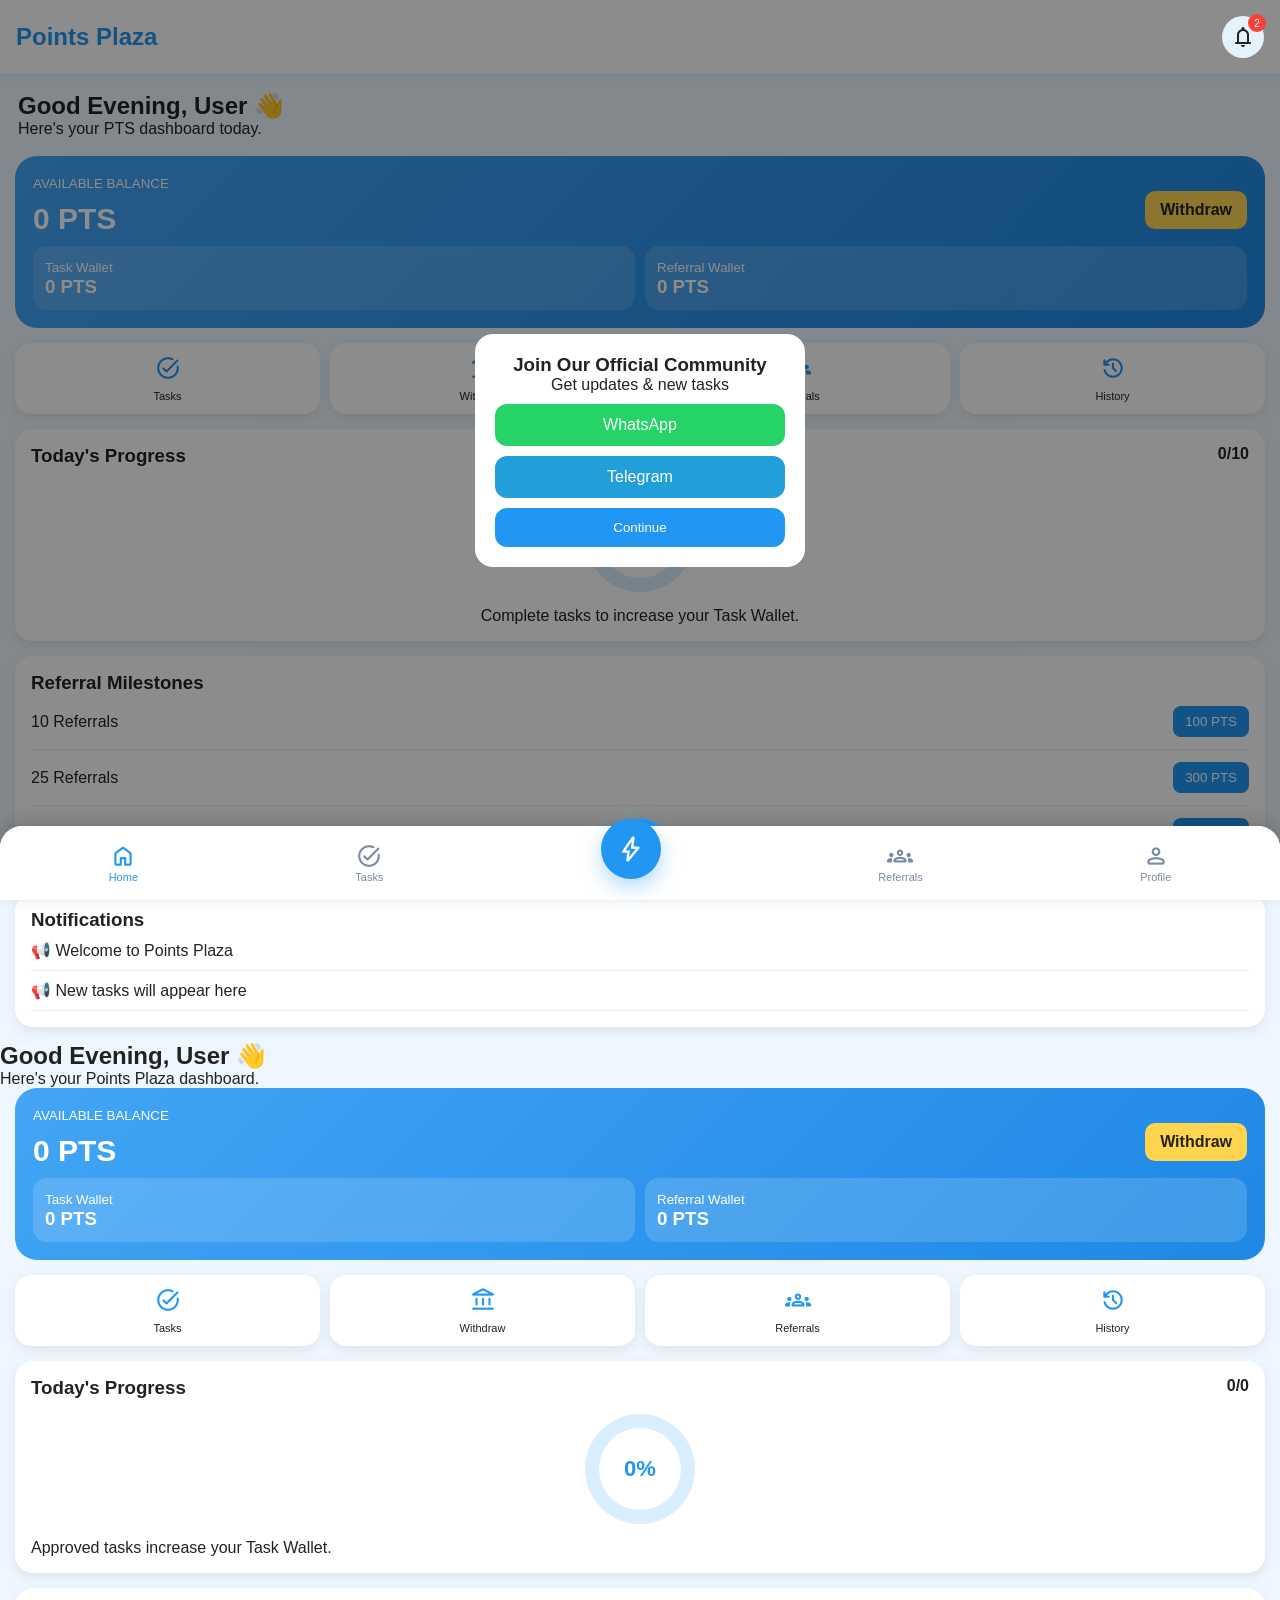
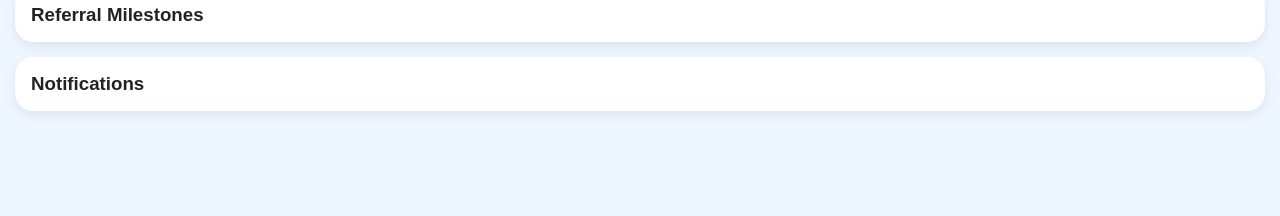
==== commit 3f681dc9: "Update dashboard.html" ====
--- a/dashboard.html
+++ b/dashboard.html
@@ -2,74 +2,17 @@
 <html lang="en">
 <head>
 <meta charset="UTF-8">
-<meta name="viewport" content="width=device-width, initial-scale=1.0">
+<meta name="viewport" content="width=device-width,initial-scale=1.0">
 <title>Points Plaza</title>
-
 <link href="https://fonts.googleapis.com/css2?family=Material+Symbols+Rounded" rel="stylesheet">
-
 <style>
-*{margin:0;padding:0;box-sizing:border-box;font-family:Arial,sans-serif}
-body{background:#EEF7FF;padding-bottom:90px;color:#222}
-.header{background:#fff;padding:16px;display:flex;justify-content:space-between;align-items:center;box-shadow:0 2px 10px rgba(0,0,0,.05)}
-.logo{font-size:24px;font-weight:bold;color:#2196F3}
-.bell{position:relative;background:#E3F2FD;width:44px;height:44px;border-radius:50%;display:flex;align-items:center;justify-content:center}
-.badge{position:absolute;top:-2px;right:-2px;background:#F44336;color:#fff;font-size:10px;width:18px;height:18px;border-radius:50%;display:flex;align-items:center;justify-content:center}
-.hero{padding:18px}
-.hero h2{font-size:26px}
-.hero p{color:#666;margin-top:5px}
-.wallet{margin:0 15px;background:linear-gradient(135deg,#42A5F5,#1E88E5);border-radius:22px;color:#fff;padding:18px}
-.walletTop{display:flex;justify-content:space-between;align-items:center}
-.withdraw{background:#FFD54F;color:#222;padding:10px 16px;border-radius:12px;font-weight:bold}
-.amount{font-size:32px;font-weight:bold;margin:10px 0}
-.row{display:grid;grid-template-columns:1fr 1fr;gap:10px;margin-top:15px}
-.small{background:rgba(255,255,255,.15);padding:14px;border-radius:15px}
-.quick{display:grid;grid-template-columns:repeat(4,1fr);gap:10px;padding:15px}
-.q{background:#fff;border-radius:16px;padding:12px;text-align:center;box-shadow:0 5px 15px rgba(0,0,0,.08)}
-.q span{font-size:28px;color:#2196F3}
-.q p{font-size:12px;margin-top:5px}
-.card{background:#fff;margin:0 15px 15px;border-radius:20px;padding:18px;box-shadow:0 5px 15px rgba(0,0,0,.08)}
-.head{display:flex;justify-content:space-between}
-.circle{width:110px;height:110px;border-radius:50%;display:flex;align-items:center;justify-content:center;margin:15px auto}
-.inner{width:82px;height:82px;border-radius:50%;background:#fff;display:flex;align-items:center;justify-content:center;font-size:22px;font-weight:bold;color:#2196F3}
-.mile{display:flex;justify-content:space-between;align-items:center;padding:12px 0;border-bottom:1px solid #eee}
-.mile button{background:#2196F3;color:#fff;border:none;padding:8px 14px;border-radius:8px}
-.note{padding:10px 0;border-bottom:1px solid #eee;color:#555}
-.bottom{position:fixed;bottom:0;left:0;right:0;height:74px;background:#fff;border-radius:22px 22px 0 0;display:flex;justify-content:space-around;align-items:center;box-shadow:0 -4px 18px rgba(0,0,0,.08)}
-.nav{text-align:center;color:#7B8AA0;font-size:11px}
-.nav span{font-size:26px}
-.active{color:#2196F3}
-.earnBtn{width:60px;height:60px;background:#2196F3;border-radius:50%;display:flex;align-items:center;justify-content:center;margin-top:-30px;box-shadow:0 8px 20px rgba(33,150,243,.35);color:#fff}
-.popup{position:fixed;inset:0;background:rgba(0,0,0,.45);display:none;align-items:center;justify-content:center;padding:20px}
-.popupBox{background:#fff;width:100%;max-width:330px;border-radius:18px;padding:20px;text-align:center}
-.popupBox a{display:block;text-decoration:none;color:#fff;padding:12px;border-radius:12px;margin:10px 0}
-.wa{background:#25D366}.tg{background:#229ED9}
+*{margin:0;padding:0;box-sizing:border-box;font-family:Arial,sans-serif}body{background:#EEF7FF;color:#222;padding-bottom:90px}.header{background:#fff;padding:16px;display:flex;justify-content:space-between;align-items:center;box-shadow:0 2px 10px rgba(0,0,0,.05)}.logo{font-size:24px;font-weight:bold;color:#2196F3}.bell{position:relative;width:42px;height:42px;border-radius:50%;background:#E3F2FD;display:flex;align-items:center;justify-content:center}.badge{position:absolute;top:-2px;right:-2px;background:#F44336;color:#fff;width:18px;height:18px;border-radius:50%;font-size:10px;display:flex;align-items:center;justify-content:center}.hero{padding:18px}.wallet{margin:0 15px;background:linear-gradient(135deg,#42A5F5,#1E88E5);border-radius:22px;color:#fff;padding:18px}.walletTop{display:flex;justify-content:space-between;align-items:center}.withdraw{background:#FFD54F;color:#222;padding:10px 15px;border-radius:10px;font-weight:bold}.amount{font-size:30px;font-weight:bold;margin:10px 0}.row{display:grid;grid-template-columns:1fr 1fr;gap:10px}.small{background:rgba(255,255,255,.15);padding:12px;border-radius:14px}.quick{display:grid;grid-template-columns:repeat(4,1fr);gap:10px;padding:15px}.q{background:#fff;border-radius:16px;padding:12px;text-align:center;box-shadow:0 4px 12px rgba(0,0,0,.08)}.q span{font-size:26px;color:#2196F3}.q p{font-size:11px;margin-top:5px}.card{background:#fff;margin:0 15px 15px;border-radius:18px;padding:16px;box-shadow:0 4px 12px rgba(0,0,0,.08)}.head{display:flex;justify-content:space-between}.circle{width:110px;height:110px;border-radius:50%;display:flex;align-items:center;justify-content:center;margin:15px auto;background:conic-gradient(#2196F3 0%,#D9EEFF 0%)}.inner{width:82px;height:82px;border-radius:50%;background:#fff;display:flex;align-items:center;justify-content:center;font-size:22px;font-weight:bold;color:#2196F3}.mile{display:flex;justify-content:space-between;align-items:center;padding:12px 0;border-bottom:1px solid #eee}.mile button{background:#2196F3;color:#fff;border:none;padding:8px 12px;border-radius:8px}.note{padding:10px 0;border-bottom:1px solid #eee}.popup{position:fixed;inset:0;background:rgba(0,0,0,.45);display:flex;align-items:center;justify-content:center;padding:20px}.popupBox{background:#fff;width:100%;max-width:330px;border-radius:18px;padding:20px;text-align:center}.popupBox a{display:block;text-decoration:none;color:#fff;padding:12px;border-radius:12px;margin:10px 0}.wa{background:#25D366}.tg{background:#229ED9}.popupBox button{width:100%;padding:12px;border:none;border-radius:12px;background:#2196F3;color:#fff}.bottom{position:fixed;bottom:0;left:0;right:0;height:74px;background:#fff;border-radius:22px 22px 0 0;display:flex;justify-content:space-around;align-items:center;box-shadow:0 -4px 18px rgba(0,0,0,.08)}.nav{text-align:center;color:#7B8AA0;font-size:11px}.nav span{font-size:26px}.active{color:#2196F3}.earnBtn{width:60px;height:60px;border-radius:50%;background:#2196F3;color:#fff;display:flex;align-items:center;justify-content:center;margin-top:-28px;box-shadow:0 8px 20px rgba(33,150,243,.35)}.earnBtn span{font-size:30px}#adminBtn{display:none;width:calc(100% - 30px);margin:0 15px 15px;padding:14px;background:#1565C0;color:#fff;border:none;border-radius:12px;font-weight:bold}
 </style>
 </head>
 <body>
-
-<div class="popup" id="communityPopup">
-  <div class="popupBox">
-    <h3>Join Our Official Community</h3>
-    <p>Get updates and new earning tasks.</p>
-
-    <a id="waLink" class="wa" href="#">WhatsApp</a>
-    <a id="tgLink" class="tg" href="#">Telegram</a>
-
-    <button onclick="communityPopup.style.display='none'" style="width:100%;padding:12px;border:none;background:#2196F3;color:#fff;border-radius:12px">Continue</button>
-  </div>
-</div>
-
-<div class="header">
-  <div class="logo">Points Plaza</div>
-
-  <div class="bell">
-    <span class="material-symbols-rounded">notifications</span>
-    <div class="badge" id="badge">0</div>
-  </div>
-</div>
-
-<div class="hero">
-  <h2>Good Evening, <span id="username">User</span> 👋</h2>
+<div class="popup" id="popup"><div class="popupBox"><h3>Join Our Official Community</h3><p>Get updates & new tasks</p><a id="waLink" href="#" class="wa">WhatsApp</a><a id="tgLink" href="#" class="tg">Telegram</a><button onclick="popup.style.display='none'">Continue</button></div></div><div class="header"><div class="logo">Points Plaza</div><div class="bell"><span class="material-symbols-rounded">notifications</span><div class="badge" id="badge">0</div></div></div><div class="hero"><h2>Good Evening, <span id="username">User</span> 👋</h2><p>Here's your PTS dashboard today.</p></div><div class="wallet"><div class="walletTop"><div><small>AVAILABLE BALANCE</small><div class="amount" id="mainBalance">0 PTS</div></div><div class="withdraw">Withdraw</div></div><div class="row"><div class="small"><small>Task Wallet</small><h3 id="taskBalance">0 PTS</h3></div><div class="small"><small>Referral Wallet</small><h3 id="refBalance">0 PTS</h3></div></div></div><div class="quick"><div class="q"><span class="material-symbols-rounded">task_alt</span><p>Tasks</p></div><div class="q"><span class="material-symbols-rounded">account_balance</span><p>Withdraw</p></div><div class="q"><span class="material-symbols-rounded">groups</span><p>Referrals</p></div><div class="q"><span class="material-symbols-rounded">history</span><p>History</p></div></div><div class="card"><div class="head"><h3>Today's Progress</h3><b id="taskCount">0/0</b></div><div class="circle" id="ring"><div class="inner" id="percent">0%</div></div><p style="text-align:center">Complete tasks to increase your Task Wallet.</p></div><div class="card"><h3>Referral Milestones</h3><div id="milestones"></div></div><div class="card"><h3>Notifications</h3><div id="notifications"></div></div><button id="adminBtn">⚙ Admin Panel</button><div class="bottom"><div class="nav active" onclick="location.href='dashboard.html'"><span class="material-symbols-rounded">home</span><p>Home</p></div><div class="nav" onclick="location.href='tasks.html'"><span class="material-symbols-rounded">task_alt</span><p>Tasks</p></div><div class="earnBtn" onclick="location.href='earn.html'"><span class="material-symbols-rounded">bolt</span></div><div class="nav" onclick="location.href='team.html'"><span class="material-symbols-rounded">groups</span><p>Team</p></div><div class="nav" onclick="location.href='profile.html'"><span class="material-symbols-rounded">person</span><p>Profile</p></div></div><script>
+const user=JSON.parse(localStorage.getItem('currentUser'))||{fullname:'User',email:'',taskBalance:0,referralBalance:0,completedTasks:0};document.getElementById('username').innerText=user.fullname;document.getElementById('taskBalance').innerText=user.taskBalance+' PTS';document.getElementById('refBalance').innerText=user.referralBalance+' PTS';document.getElementById('mainBalance').innerText=(user.taskBalance+user.referralBalance)+' PTS';const totalTasks=10,done=user.completedTasks||0,p=Math.round(done/totalTasks*100);document.getElementById('taskCount').innerText=done+'/'+totalTasks;document.getElementById('percent').innerText=p+'%';document.getElementById('ring').style.background=`conic-gradient(#2196F3 ${p}%,#D9EEFF ${p}%)`;if(user.email==='azeemolajuwon25@gmail.com'){document.getElementById('adminBtn').style.display='block'}const milestones=[{r:10,p:100},{r:25,p:300},{r:50,p:700}],m=document.getElementById('milestones');milestones.forEach(x=>m.innerHTML+=`<div class='mile'><span>${x.r} Referrals</span><button disabled>${x.p} PTS</button></div>`);const notes=['Welcome to Points Plaza','New tasks will appear here'],n=document.getElementById('notifications');document.getElementById('badge').innerText=notes.length;notes.forEach(v=>n.innerHTML+=`<div class='note'>📢 ${v}</div>`);
+</script></body></html>  <h2>Good Evening, <span id="username">User</span> 👋</h2>
   <p>Here's your Points Plaza dashboard.</p>
 </div>
 
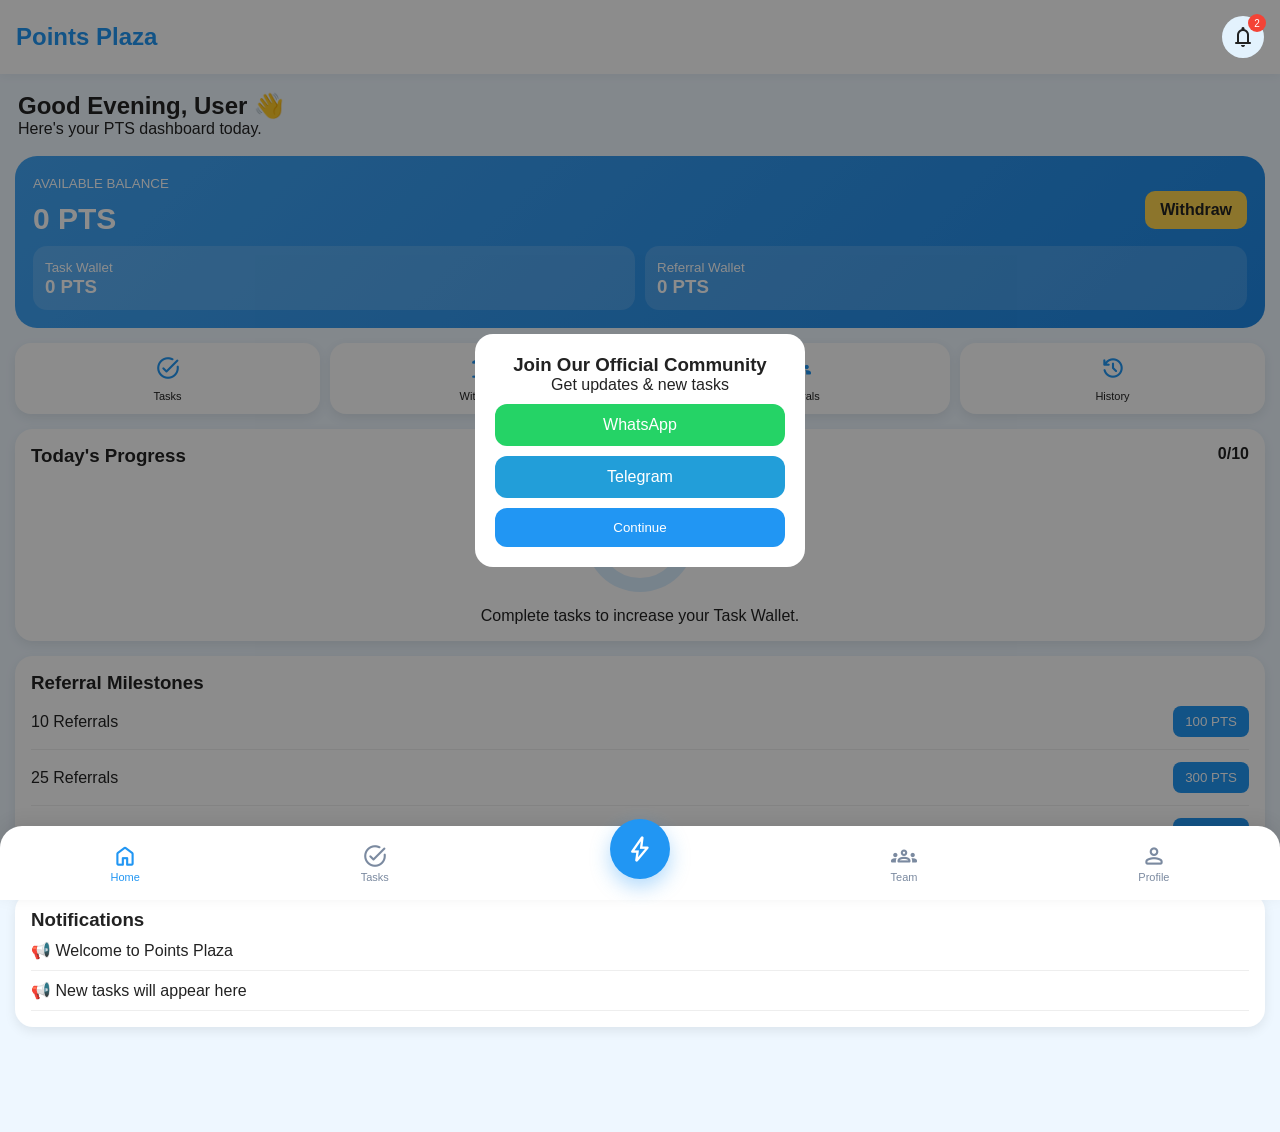
==== commit 0d445df3: "Update dashboard.html" ====
--- a/dashboard.html
+++ b/dashboard.html
@@ -12,151 +12,4 @@
 <body>
 <div class="popup" id="popup"><div class="popupBox"><h3>Join Our Official Community</h3><p>Get updates & new tasks</p><a id="waLink" href="#" class="wa">WhatsApp</a><a id="tgLink" href="#" class="tg">Telegram</a><button onclick="popup.style.display='none'">Continue</button></div></div><div class="header"><div class="logo">Points Plaza</div><div class="bell"><span class="material-symbols-rounded">notifications</span><div class="badge" id="badge">0</div></div></div><div class="hero"><h2>Good Evening, <span id="username">User</span> 👋</h2><p>Here's your PTS dashboard today.</p></div><div class="wallet"><div class="walletTop"><div><small>AVAILABLE BALANCE</small><div class="amount" id="mainBalance">0 PTS</div></div><div class="withdraw">Withdraw</div></div><div class="row"><div class="small"><small>Task Wallet</small><h3 id="taskBalance">0 PTS</h3></div><div class="small"><small>Referral Wallet</small><h3 id="refBalance">0 PTS</h3></div></div></div><div class="quick"><div class="q"><span class="material-symbols-rounded">task_alt</span><p>Tasks</p></div><div class="q"><span class="material-symbols-rounded">account_balance</span><p>Withdraw</p></div><div class="q"><span class="material-symbols-rounded">groups</span><p>Referrals</p></div><div class="q"><span class="material-symbols-rounded">history</span><p>History</p></div></div><div class="card"><div class="head"><h3>Today's Progress</h3><b id="taskCount">0/0</b></div><div class="circle" id="ring"><div class="inner" id="percent">0%</div></div><p style="text-align:center">Complete tasks to increase your Task Wallet.</p></div><div class="card"><h3>Referral Milestones</h3><div id="milestones"></div></div><div class="card"><h3>Notifications</h3><div id="notifications"></div></div><button id="adminBtn">⚙ Admin Panel</button><div class="bottom"><div class="nav active" onclick="location.href='dashboard.html'"><span class="material-symbols-rounded">home</span><p>Home</p></div><div class="nav" onclick="location.href='tasks.html'"><span class="material-symbols-rounded">task_alt</span><p>Tasks</p></div><div class="earnBtn" onclick="location.href='earn.html'"><span class="material-symbols-rounded">bolt</span></div><div class="nav" onclick="location.href='team.html'"><span class="material-symbols-rounded">groups</span><p>Team</p></div><div class="nav" onclick="location.href='profile.html'"><span class="material-symbols-rounded">person</span><p>Profile</p></div></div><script>
 const user=JSON.parse(localStorage.getItem('currentUser'))||{fullname:'User',email:'',taskBalance:0,referralBalance:0,completedTasks:0};document.getElementById('username').innerText=user.fullname;document.getElementById('taskBalance').innerText=user.taskBalance+' PTS';document.getElementById('refBalance').innerText=user.referralBalance+' PTS';document.getElementById('mainBalance').innerText=(user.taskBalance+user.referralBalance)+' PTS';const totalTasks=10,done=user.completedTasks||0,p=Math.round(done/totalTasks*100);document.getElementById('taskCount').innerText=done+'/'+totalTasks;document.getElementById('percent').innerText=p+'%';document.getElementById('ring').style.background=`conic-gradient(#2196F3 ${p}%,#D9EEFF ${p}%)`;if(user.email==='azeemolajuwon25@gmail.com'){document.getElementById('adminBtn').style.display='block'}const milestones=[{r:10,p:100},{r:25,p:300},{r:50,p:700}],m=document.getElementById('milestones');milestones.forEach(x=>m.innerHTML+=`<div class='mile'><span>${x.r} Referrals</span><button disabled>${x.p} PTS</button></div>`);const notes=['Welcome to Points Plaza','New tasks will appear here'],n=document.getElementById('notifications');document.getElementById('badge').innerText=notes.length;notes.forEach(v=>n.innerHTML+=`<div class='note'>📢 ${v}</div>`);
-</script></body></html>  <h2>Good Evening, <span id="username">User</span> 👋</h2>
-  <p>Here's your Points Plaza dashboard.</p>
-</div>
-
-<div class="wallet">
-  <div class="walletTop">
-    <div>
-      <small>AVAILABLE BALANCE</small>
-      <div class="amount" id="mainBalance">0 PTS</div>
-    </div>
-
-    <div class="withdraw">Withdraw</div>
-  </div>
-
-  <div class="row">
-    <div class="small">
-      <small>Task Wallet</small>
-      <h3 id="taskBalance">0 PTS</h3>
-    </div>
-
-    <div class="small">
-      <small>Referral Wallet</small>
-      <h3 id="refBalance">0 PTS</h3>
-    </div>
-  </div>
-</div>
-
-<div class="quick">
-  <div class="q"><span class="material-symbols-rounded">task_alt</span><p>Tasks</p></div>
-  <div class="q"><span class="material-symbols-rounded">account_balance</span><p>Withdraw</p></div>
-  <div class="q"><span class="material-symbols-rounded">groups</span><p>Referrals</p></div>
-  <div class="q"><span class="material-symbols-rounded">history</span><p>History</p></div>
-</div>
-
-<div class="card">
-  <div class="head">
-    <h3>Today's Progress</h3>
-    <b id="taskCount">0/0</b>
-  </div>
-
-  <div class="circle" id="ring">
-    <div class="inner" id="percent">0%</div>
-  </div>
-
-  <p>Approved tasks increase your Task Wallet.</p>
-</div>
-
-<div class="card">
-  <h3>Referral Milestones</h3>
-  <div id="milestones"></div>
-</div>
-
-<div class="card">
-  <h3>Notifications</h3>
-  <div id="notifications"></div>
-</div>
-
-<button id="adminBtn" style="display:none;margin:0 15px 15px;width:calc(100% - 30px);padding:14px;border:none;background:#1565C0;color:#fff;border-radius:14px;font-weight:bold">
-  ⚙ Admin Panel
-</button>
-
-<div class="bottom">
-  <div class="nav active">
-    <span class="material-symbols-rounded">home</span>
-    <p>Home</p>
-  </div>
-
-  <div class="nav">
-    <span class="material-symbols-rounded">task_alt</span>
-    <p>Tasks</p>
-  </div>
-
-  <div class="earnBtn">
-    <span class="material-symbols-rounded">bolt</span>
-  </div>
-
-  <div class="nav">
-    <span class="material-symbols-rounded">groups</span>
-    <p>Referrals</p>
-  </div>
-
-  <div class="nav">
-    <span class="material-symbols-rounded">person</span>
-    <p>Profile</p>
-  </div>
-</div>
-
-<script>
-async function loadDashboard(){
-
-const res=await fetch("/api/dashboard",{
-headers:{
-Authorization:"Bearer "+localStorage.getItem("token")
-}
-});
-
-const data=await res.json();
-
-username.innerText=data.user.fullname;
-taskBalance.innerText=data.user.taskBalance+" PTS";
-refBalance.innerText=data.user.referralBalance+" PTS";
-mainBalance.innerText=data.user.mainBalance+" PTS";
-
-const pct=Math.round((data.user.completedTasks/data.user.totalTasks)*100);
-
-taskCount.innerText=data.user.completedTasks+"/"+data.user.totalTasks;
-percent.innerText=pct+"%";
-
-ring.style.background=
-`conic-gradient(#2196F3 ${pct}%,#D9EEFF ${pct}%)`;
-
-badge.innerText=data.notifications.length;
-
-waLink.href=data.settings.whatsapp;
-tgLink.href=data.settings.telegram;
-
-communityPopup.style.display="flex";
-
-if(data.user.email==="azeemolajuwon25@gmail.com"||data.user.isAdmin){
-adminBtn.style.display="block";
-}
-
-milestones.innerHTML="";
-
-data.milestones.forEach(m=>{
-milestones.innerHTML+=`
-<div class="mile">
-<span>${m.target} Referrals</span>
-<button ${m.claimable?"":"disabled"}>
-${m.reward} PTS
-</button>
-</div>`;
-});
-
-notifications.innerHTML="";
-
-data.notifications.forEach(n=>{
-notifications.innerHTML+=`
-<div class="note">${n.message}</div>`;
-});
-
-}
-
-loadDashboard();
-</script>
-
-</body>
-  </html>
+</script></body></html>
